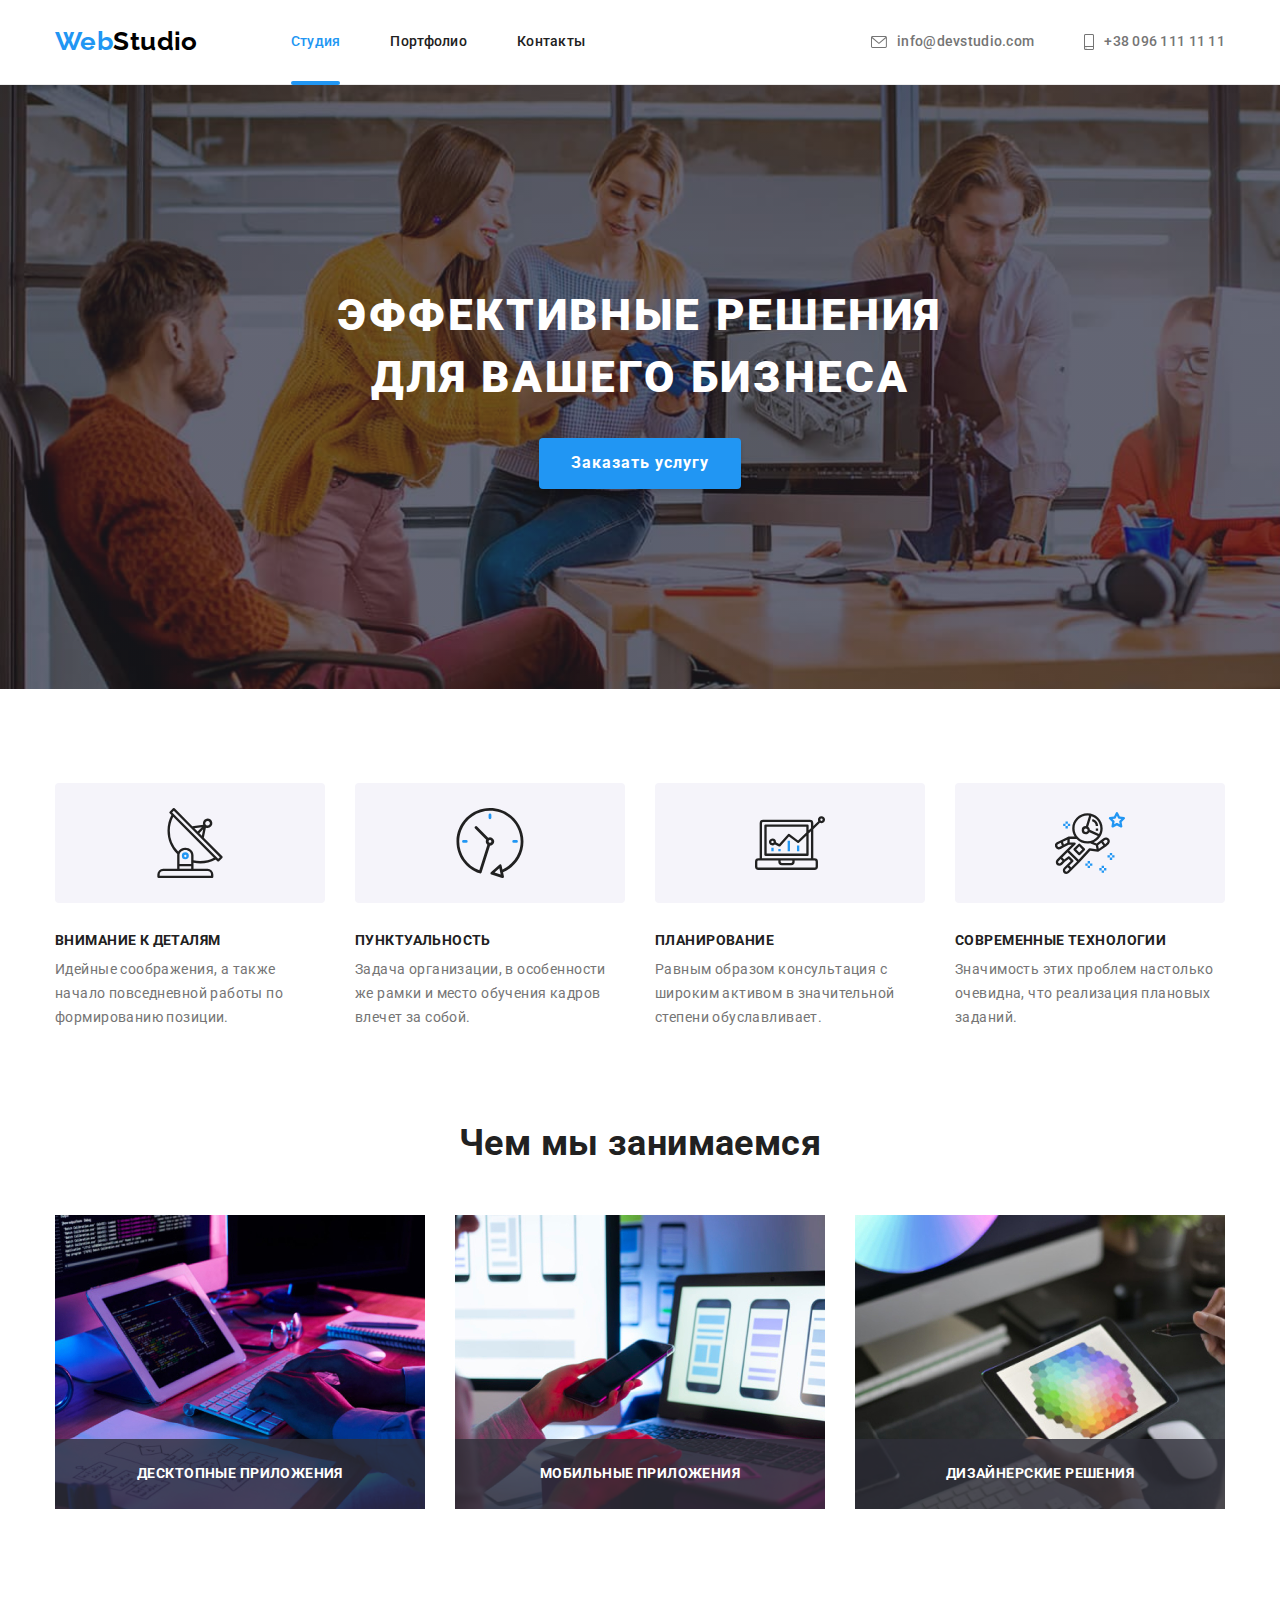
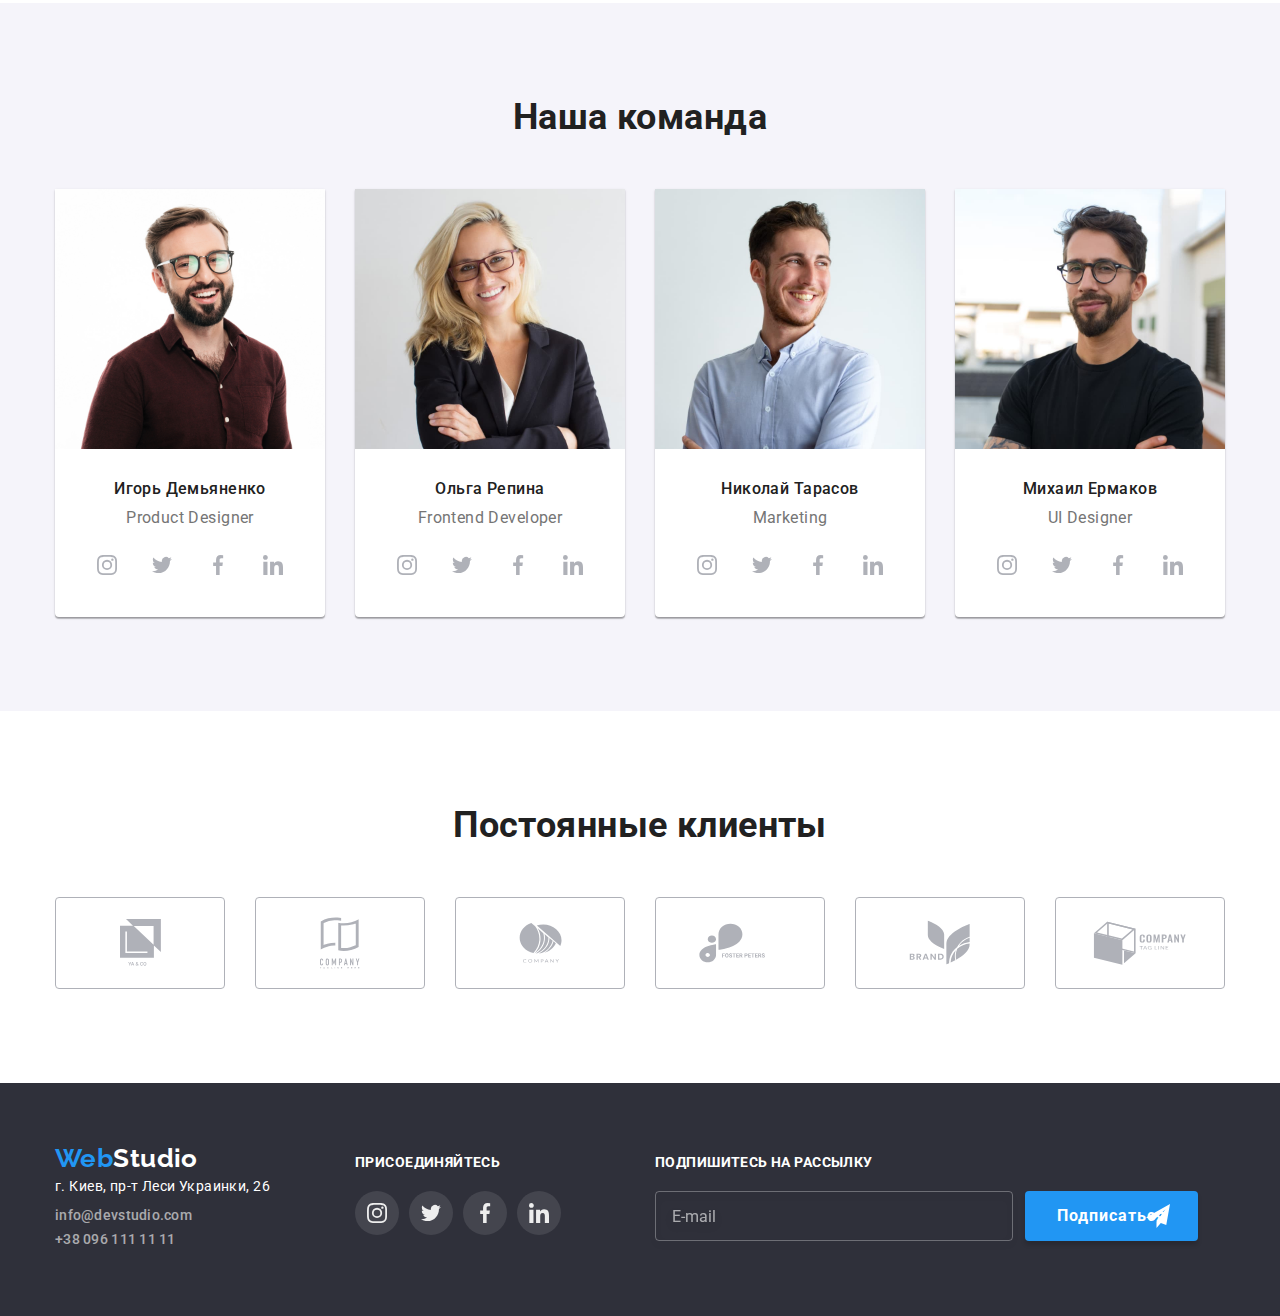
==== index.html @ 54d352a2 "1" ====
<!DOCTYPE html>
<html lang="en">

<head>
    <meta charset="UTF-8">
    <meta http-equiv="X-UA-Compatible" content="IE=edge">
    <meta name="viewport" content="width=device-width, initial-scale=1.0">
    <title>Студия</title>
    <link rel="preconnect" href="https://fonts.googleapis.com">
    <link rel="preconnect" href="https://fonts.gstatic.com" crossorigin>
    <link href="https://fonts.googleapis.com/css2?family=Raleway:wght@700&family=Roboto:wght@400;500;700;900&display=swap"
        rel="stylesheet">
        <link rel="stylesheet" href="./css/normalize.css">
    <link rel="stylesheet" href="./css/styles.css">
    <link rel="stylesheet" href="./css/main.min.css">
</head>

<body>
    <header class="header">
            <div class="container header-nav">
                    <nav class="site-nav">
                        <a href="./index.html" class="logo"><span class="logo__accent">Web</span>Studio</a>
                        <ul class="site-nav__list list">
                            <li class="site-nav__item"><a href="" class="site-nav__link header-link link current">Студия</a></li>
                            <li class="site-nav__item"><a href="./portfolio.html" class="site-nav__link header-link link">Портфолио</a></li>
                            <li class="site-nav__item"><a href="" class="site-nav__link header-link link">Контакты</a></li>
                        </ul>
                    </nav>
                        <ul class="site-nav-contacts list">
                            <li class="site-nav-contacts__item">
                                <a href="mailto:info@devstudio.com" class="mail header__mail link">
                                    <svg class="envelope-icon" width="16" height="12">
                                        <use href="./images/icons.svg#icon-envelope"></use>
                                    </svg>
                                    <span>info@devstudio.com</span>
                                </a>
                            </li>
                            <li class="site-nav-contacts__item">
                                <a href="tel:+380961111111" class="tel header__tel link">
                                    <svg class="smartphone-icon" width="10" height="20">
                                        <use href="./images/icons.svg#icon-smartphone"></use>
                                    </svg>
                                    <span>+38 096 111 11 11</span>
                                </a>
                            </li>
                        </ul>  
            </div>
    </header>

    <main>
            <section class="hero">
                <div class="hero-section">
                    <h1 class="hero__title">Эффективные решения для вашего бизнеса</h1>
            
                    <button type="button" class="hero__button button button_primary" data-modal-open>Заказать услугу</button>
                </div>
            </section>
            <section class="feature feature_section">
               <div class="container">
                    <h2 class="feature__title title visually-hidden">Особенности</h2>
                    <ul class="feature__list list">
                        <li class="feature__item">
                            <div class="feature__item-block">
                                <svg class="feature__element" width="70" height="70">
                                    <use href="./images/icons.svg#icon-antenna"></use>
                                </svg>
                            </div>
                            <h3 class="feature__list-title">Внимание к деталям</h3>
                            <p class="feature__list-text">Идейные соображения, а также начало повседневной работы по формированию позиции.</p>
                        </li>
                        <li class="feature__item">
                            <div class="feature__item-block">
                                <svg class="feature__element" width="70" height="70">
                                    <use href="./images/icons.svg#icon-clock"></use>
                                </svg>
                            </div>
                            <h3 class="feature__list-title">Пунктуальность</h3>
                            <p class="feature__list-text">Задача организации, в особенности же рамки и место обучения кадров влечет за собой.</p>
                        </li>
                        <li class="feature__item">
                            <div class="feature__item-block">
                                <svg class="feature__element" width="70" height="70">
                                    <use href="./images/icons.svg#icon-diagram"></use>
                                </svg>
                            </div>
                            <h3 class="feature__list-title">Планирование</h3>
                            <p class="feature__list-text">Равным образом консультация с широким активом в значительной степени обуславливает.</p>
                        </li>
                        <li class="feature__item">
                            <div class="feature__item-block">
                                <svg class="feature__element" width="70" height="70">
                                    <use href="./images/icons.svg#icon-astronaut"></use>
                                </svg>
                            </div>
                            <h3 class="feature__list-title">Современные технологии</h3>
                            <p class="feature__list-text">Значимость этих проблем настолько очевидна, что реализация плановых заданий.</p>
                        </li>
                    </ul>
               </div>
            </section>
        
            <section class="work work_section">
                <div class="container">
                    <h2 class="work__title title">Чем мы занимаемся</h2>
                    <ul class="work__list list">
                        <li class="work__item">
                            <div class="work__item-card">
                                <img class="work__image" src="./images/img1.jpg" width="370" height="294" alt="Работа на компьютере">
                                <div class="work__block">
                                    <p class="work__text">Десктопные приложения</p>
                                </div>
                            </div>
                        </li>
                        <li class="work__item">
                            <div class="work__item-card">
                                <img class="work__image" src="./images/img2.jpg" width="370" height="294" alt="Работа с телефоном">
                                <div class="work__block">
                                    <p class="work__text">Мобильные приложения</p>
                                </div>
                            </div>
                        </li>
                        <li class="work__item">
                            <div class="work__item-card">
                                <img class="work__image" src="./images/img3.jpg" width="370" height="294" alt="Работа с планшетом">
                                <div class="work__block">
                                    <p class="work__text">Дизайнерские решения</p>
                                </div>
                            </div>
                        </li>
                    </ul>
                </div>
            </section>      
            <section class="team section">
                <div class="container">
                    <h2 class="team__title title">Наша команда</h2>
                    <ul class="team__list list">
                        <li class="team__item">
                            <img src="./images/img_person1.jpg" width="270" height="260" alt="Игорь Демьяненко">
                            <div class="card">
                                <h3 class="card__title">Игорь Демьяненко</h3>
                                <p class="card__text">Product Designer</p>
                                <ul class="social-links">
                                    <li class="social-links__item list">
                                        <a href="" class="social-links__link">
                                            <svg class="social-links__icon" width="20" height="20">
                                                <use href="./images/icons.svg#icon-instagram"></use>
                                            </svg>
                                        </a>
                                    </li>
                                    <li class="social-links__item list">
                                        <a href="" class="social-links__link">
                                            <svg class="social-links__icon" width="20" height="20">
                                                <use href="./images/icons.svg#icon-twitter"></use>
                                            </svg>
                                        </a>
                                    </li>
                                    <li class="social-links__item list">
                                        <a href="" class="social-links__link">
                                            <svg class="social-links__icon" width="20" height="20">
                                                <use href="./images/icons.svg#icon-facebook"></use>
                                            </svg>
                                        </a>
                                    </li>
                                    <li class="social-links__item list">
                                        <a href="" class="social-links__link">
                                            <svg class="social-links__icon" width="20" height="20">
                                                <use href="./images/icons.svg#icon-linkedin"></use>
                                            </svg>
                                        </a>
                                    </li>
                                </ul>
                            </div>
                        </li>
                        <li class="team__item">
                            <img src="./images/img_person2.jpg" width="270" height="260" alt="Ольга Репина">
                            <div class="card">
                                <h3 class="card__title">Ольга Репина</h3>
                                <p class="card__text">Frontend Developer</p>
                                <ul class="social-links">
                                    <li class="social-links__item list">
                                        <a href="" class="social-links__link">
                                            <svg class="social-links__icon" width="20" height="20">
                                                <use href="./images/icons.svg#icon-instagram"></use>
                                            </svg>
                                        </a>
                                    </li>
                                    <li class="social-links__item list">
                                        <a href="" class="social-links__link">
                                            <svg class="social-links__icon" width="20" height="20">
                                                <use href="./images/icons.svg#icon-twitter"></use>
                                            </svg>
                                        </a>
                                    </li>
                                    <li class="social-links__item list">
                                        <a href="" class="social-links__link">
                                            <svg class="social-links__icon" width="20" height="20">
                                                <use href="./images/icons.svg#icon-facebook"></use>
                                            </svg>
                                        </a>
                                    </li>
                                    <li class="social-links__item list">
                                        <a href="" class="social-links__link">
                                            <svg class="social-links__icon" width="20" height="20">
                                                <use href="./images/icons.svg#icon-linkedin"></use>
                                            </svg>
                                        </a>
                                    </li>
                                </ul>
                            </div>
                        </li>
                        <li class="team__item">
                            <img src="./images/img_person3.jpg" width="270" height="260" alt="Николай Тарасов">
                            <div class="card">
                                <h3 class="card__title">Николай Тарасов</h3>
                                <p class="card__text">Marketing</p>
                                <ul class="social-links">
                                    <li class="social-links__item list">
                                        <a href="" class="social-links__link">
                                            <svg class="social-links__icon" width="20" height="20">
                                                <use href="./images/icons.svg#icon-instagram"></use>
                                            </svg>
                                        </a>
                                    </li>
                                    <li class="social-links__item list">
                                        <a href="" class="social-links__link">
                                            <svg class="social-links__icon" width="20" height="20">
                                                <use href="./images/icons.svg#icon-twitter"></use>
                                            </svg>
                                        </a>
                                    </li>
                                    <li class="social-links__item list">
                                        <a href="" class="social-links__link">
                                            <svg class="social-links__icon" width="20" height="20">
                                                <use href="./images/icons.svg#icon-facebook"></use>
                                            </svg>
                                        </a>
                                    </li>
                                    <li class="social-links__item list">
                                        <a href="" class="social-links__link">
                                            <svg class="social-links__icon" width="20" height="20">
                                                <use href="./images/icons.svg#icon-linkedin"></use>
                                            </svg>
                                        </a>
                                    </li>
                                </ul>
                            </div>
                        </li>
                        <li class="team__item"> 
                            <img src="./images/img_person4.jpg" width="270" height="260" alt="Михаил Ермаков">
                            <div class="card">
                                <h3 class="card__title">Михаил Ермаков</h3>
                                <p class="card__text">UI Designer</p>
                                <ul class="social-links">
                                    <li class="social-links__item list">
                                        <a href="" class="social-links__link">
                                            <svg class="social-links__icon" width="20" height="20">
                                                <use href="./images/icons.svg#icon-instagram"></use>
                                            </svg>
                                        </a>
                                    </li>
                                    <li class="social-links__item list">
                                        <a href="" class="social-links__link">
                                            <svg class="social-links__icon" width="20" height="20">
                                                <use href="./images/icons.svg#icon-twitter"></use>
                                            </svg>
                                        </a>
                                    </li>
                                    <li class="social-links__item list">
                                        <a href="" class="social-links__link">
                                            <svg class="social-links__icon" width="20" height="20">
                                                <use href="./images/icons.svg#icon-facebook"></use>
                                            </svg>
                                        </a>
                                    </li>
                                    <li class="social-links__item list">
                                        <a href="" class="social-links__link">
                                            <svg class="social-links__icon" width="20" height="20">
                                                <use href="./images/icons.svg#icon-linkedin"></use>
                                            </svg>
                                        </a>
                                    </li>
                                </ul>
                            </div>
                        </li>
                    </ul>
                </div>
                
            </section>
            
            <section class="clients section">
                <div class="container">
                    <h2 class="clients__title title">
                        Постоянные клиенты
                    </h2>
                   <div class="clients__block">
                        <ul class="clients__list list">
                            <li class="clients__item">
                                <a class="clients__link link" href="">
                                    <svg class="clients__icon" width="41" height="47">
                                        <use href="./images/icons.svg#icon-company1"></use>
                                    </svg>
                                </a>
                            </li>
                            <li class="clients__item">
                                <a class="clients__link link" href="">
                                    <svg class="clients__icon" width="40" height="52">
                                        <use href="./images/icons.svg#icon-company2"></use>
                                    </svg>
                                </a>
                            </li>
                            <li class="clients__item">
                                <a class="clients__link link" href="">
                                    <svg class="clients__icon" width="43" height="41">
                                        <use href="./images/icons.svg#icon-company3"></use>
                                    </svg>
                                </a>
                            </li>
                            <li class="clients__item">
                                <a class="clients__link link" href="">
                                    <svg class="clients__icon" width="84" height="40">
                                        <use href="./images/icons.svg#icon-company4"></use>
                                    </svg>
                                </a>
                            </li>
                            <li class="clients__item">
                                <a class="clients__link link" href="">
                                    <svg class="clients__icon" width="62" height="45">
                                        <use href="./images/icons.svg#icon-company5"></use>
                                    </svg>
                                </a>
                            </li>
                            <li class="clients__item">
                                <a class="clients__link link" href="">
                                    <svg class="clients__icon" width="94" height="44">
                                        <use href="./images/icons.svg#icon-company6"></use>
                                    </svg>
                                </a>
                            </li>
                        </ul>
                   </div>
                </div>
            </section>
    </main>

    <footer class="footer ">
        <div class="container foot-container footer-flex">

            <div class="footer-address">

         <div class="footer-contacts">
             <ul class="footer-contacts-list list">
         <li class="footer-contacts-item">
              <a lang="en" href="./index.html" class=" footer__logo"><span class="logo__accent">Web</span>Studio</a>
         </li>
         <li class="footer-contacts-item">
        <address class="address">
            <p>г. Киев, пр-т Леси Украинки, 26</p>
            <a href="mailto:info@devstudio.com" class="mail mail-footer">info@devstudio.com</a>
            <a href="tel:+380961111111" class="tel tel-footer">+38 096 111 11 11</a>
        </address>
            </li>
        </ul>
        </div>

        <div class="social-links-footer">
         <p class="social-links-footer-title">Присоединяйтесь</p>
                <ul class="social-links social-links-group">
                    <li class="social-link-group-item list">
                        <a href="" class="social-links__link social-link-item social-link-item-footer">
                            <svg class="social-link social-link-footer" width="20" height="20">
                                <use href="./img/icons.svg#icon-instagram"></use>
                            </svg>
                        </a>
                    </li>
                    <li class="social-link-group-item list">
                        <a href="" class=" social-links__link social-link-item social-link-item-footer">
                            <svg class=" social-link social-link-footer" width="20" height="20">
                                <use href="./images/icons.svg#icon-twitter"></use>
                            </svg>
                        </a>
                    </li>
                    <li class="social-link-group-item list">
                        <a href="" class=" social-links__link social-link-item social-link-item-footer">
                            <svg class="social-link social-link-footer" width="20" height="20">
                                <use href="./images/icons.svg#icon-facebook"></use>
                            </svg>
                        </a>
                    </li>
                    <li class="social-link-group-item list">
                        <a href="" class="social-links__link social-link-item social-link-item-footer">
                            <svg class="social-link social-link-footer" width="20" height="20">
                                <use href="./images/icons.svg#icon-linkedin"></use>
                            </svg>
                        </a>
                    </li>
               </ul>
          </div>
          </div>

    <div class="footer-contacts-form">
        <p class="footer-contacts-form-title">Подпишитесь на рассылку</p>
        <form class="footer-contacts-form-field">
            <input class="footer-contacts-form-input" type="email" name="user-email" placeholder="E-mail">
            <div class="footer-contacts-button">
                <button type="submit" class="button footer-contacts-form__button button_primary">Подписаться
                <svg class="footer-button-icon" width="24" height="24">
                    <use href="./images/icons.svg#icon-icon-send"></use>
                </svg>
            </button>
        </div>
        </form>
    </div>
        </div>
    </footer>
    
    <div class="backdrop is-hidden" data-modal>
        <div class="modal">
            <button type="button" class="close-button" data-modal-close>
                <svg class="close-btn" width="11" height="11">
                    <use href="./images/icons.svg#icon-close-btn"></use>
                </svg>
            </button>
            <p class="modal-form-head-title">Оставьте свои данные, мы вам перезвоним</p>
            <form class="modal-form">
                <label class="modal-form__field">Имя
                    <span class="modal-form__input-wraper">
                        <input type="text" name="user-name" class="modal-form__input" required>
                        <svg class="modal-form__icon" width="12" height="12">
                            <use href="./images/icons.svg#icon-form-person"></use>
                        </svg>
                    </span>
                </label>
                <label class="modal-form__field">Телефон
                    <span class="modal-form__input-wraper">
                        <input type="tel" name="user-tel" class="modal-form__input" required>
                        <svg class="modal-form__icon" width="13" height="13">
                            <use href="./images/icons.svg#icon-form-phone"></use>
                        </svg>
                    </span>
                </label>
                <label class="modal-form__field">Почта
                    <span class="modal-form__input-wraper">
                        <input type="email" name="user-email" class="modal-form__input" required>
                        <svg class="modal-form__icon" width="15" height="12">
                            <use href="./images/icons.svg#icon-form-envelope"></use>
                        </svg>
                    </span>
                </label>
                <label class="modal-form__field">Комментарий
                    <textarea name="user-comment" id="" class="modal-form__comment" placeholder="Введите текст"></textarea>
                </label>
                <div class="modal-form__checkbox">
                    <input type="checkbox" name="user-checkbox" id="modal-policy" class="modal-form__checkbox-icon visually-hidden">
                    <label class="modal-form__policy" for="modal-policy">
                        Соглашаюсь с рассылкой и принимаю&nbsp;<a class="modal-form__policy-link" href="">Условия договора</a>
                    </label>
                </div>
                <button type="submit" class="button modal-form__button button_primary">Отправить</button>
            </form>
        </div>
    </div>

    <script src="./js/modal.js"></script>

</body>

</html>
---- css/styles.css ----
/* цвет основного текста - #757575 */
/* Вторичный цвет текста - #212121 */
/* основной цвет фона - #FFFFFF */
/* вторичный цвет фона - #F5F4FA */
/* цвет фона footer - #2F303A */
/* акцент - #2196F3 */

/* common */

/* components */

/* Logo */

/* header */

/* Site-nav */

/* site-nav-contacts */

/* hero */

/* features */

/* work */

/* team */

/* social links */

/* clients */

/* button */

/* footer */

/* address */

/* social links footer */

/* footer contacts form */

/* modal */

/* modal-form */

/* portfolio page */

/* filter */

/* portfolio section*/
---- css/main.min.css ----
:root{--logo-color: #000000;--primary-text-color: #757575;--secondary-text-color: #212121;--main-bg-color: #ffffff;--secondary-bg-color: #f5f4fa;--footer-bg-color: #2f303a;--accent-color: #2196f3;--btn-primary-hover: #188ce8;--portfolio-border: #eeeeee;--header-border: #ececec;--bg-image-color: #c4c4c4;--social-link-item-color: #afb1b8}.visually-hidden{position:absolute !important;clip:rect(1px 1px 1px 1px);clip:rect(1px, 1px, 1px, 1px);padding:0 !important;border:0 !important;height:1px !important;width:1px !important;overflow:hidden}body{background-color:var(--main-bg-color);color:var(--primary-text-color);font-family:'Roboto', sans-serif;font-size:14px;line-height:1.7;letter-spacing:0.03em}h1,h2,h3,h4,h5,h6,p,ul,ol{padding:0;margin:0}img{display:block;width:100%}.link{text-decoration:none}.list{list-style:none}.container{margin-left:auto;margin-right:auto;width:1200px;padding-left:15px;padding-right:15px}.section{padding-top:94px;padding-bottom:94px}.social-links{display:flex;justify-content:space-between}.social-links__link{border-radius:50%;height:44px;width:44px;display:flex;justify-content:center;align-items:center;fill:var(--social-link-item-color);transition:background-color 250ms cubic-bezier(0.4, 0, 0.2, 1),fill 250ms cubic-bezier(0.4, 0, 0.2, 1)}.social-links__link:hover,.social-links__link:focus{background-color:var(--accent-color);fill:#ffffff}.button{border-radius:4px;display:inline-block;padding:10px 32px;font-weight:700;font-size:16px;line-height:1.9;text-align:center;letter-spacing:0.06em;cursor:pointer;color:var(--main-bg-color);text-decoration:none;border-style:none}.button_primary{box-shadow:0px 4px 4px rgba(0,0,0,0.15);color:var(--main-bg-color);background-color:var(--accent-color);transition:background-color 250ms cubic-bezier(0.4, 0, 0.2, 1),color 250ms cubic-bezier(0.4, 0, 0.2, 1)}.button_primary:hover,.button_primary:focus{color:var(--main-bg-color);background-color:var(--btn-primary-hover)}.button__secondary{padding:6px 22px;font-weight:500;font-size:16px;line-height:1.6;text-align:center;border:1px solid transparent;color:var(--secondary-text-color);background-color:var(--secondary-bg-color);transition:background-color 250ms cubic-bezier(0.4, 0, 0.2, 1),box-shadow 250ms cubic-bezier(0.4, 0, 0.2, 1),color 250ms cubic-bezier(0.4, 0, 0.2, 1)}.button__secondary:hover,.button__secondary:focus{box-shadow:0px 4px 4px rgba(0,0,0,0.15);color:var(--main-bg-color);background-color:var(--accent-color)}.backdrop{position:fixed;top:0;left:0;right:0;bottom:0;z-index:100;background-color:rgba(0,0,0,0.2);transition:opacity 250ms cubic-bezier(0.4, 0, 0.2, 1),visibility 250ms cubic-bezier(0.4, 0, 0.2, 1)}.backdrop.is-hidden{opacity:0;visibility:hidden;pointer-events:none}.modal{position:absolute;top:50%;left:50%;transform:translate(-50%, -50%);max-width:528px;max-height:581px;padding:40px;background-color:var(--main-bg-color);box-shadow:0px 1px 3px rgba(0,0,0,0.12),0px 1px 1px rgba(0,0,0,0.14),0px 2px 1px rgba(0,0,0,0.2);border-radius:4px}.close-button{position:absolute;top:8px;right:8px;width:30px;height:30px;background:var(--main-bg-color);border-radius:50%;border:1px solid rgba(0,0,0,0.1);background-color:transparent;padding:0;cursor:pointer;transition:border-color 250ms cubic-bezier(0.4, 0, 0.2, 1),fill 250ms cubic-bezier(0.4, 0, 0.2, 1)}.close-button:hover,.close-button:focus{border-color:var(--accent-color)}.close-button:hover>.close-btn,.close-button:focus>.close-btn{fill:var(--accent-color)}.modal-form{display:flex;flex-direction:column}.modal-form-head-title{margin-bottom:12px;font-weight:700;font-size:20px;line-height:1.15;text-align:center;letter-spacing:0.03em;color:var(--secondary-text-color)}.modal-form__field{margin-bottom:10px;font-size:12px;line-height:1.16;letter-spacing:0.01em;color:var(--primary-text-color)}.modal-form__input-wraper{position:relative;display:block;margin-top:4px}.modal-form__input{width:448px;height:40px;padding-left:42px;font-size:12px;line-height:1.16;letter-spacing:0.01em;color:var(--primary-text-color);border:1px solid rgba(33,33,33,0.2);border-radius:4px;transition:border-color 250ms cubic-bezier(0.4, 0, 0.2, 1),fill 250ms cubic-bezier(0.4, 0, 0.2, 1)}.modal-form__input:focus{border-color:var(--accent-color);outline:none}.modal-form__icon{position:absolute;display:block;top:50%;left:15px;transform:translateY(-50%)}.modal-form__input:focus+.modal-form__icon{fill:var(--accent-color)}.modal-form__comment{width:100%;height:120px;padding:12px 16px;border:1px solid rgba(33,33,33,0.2);border-radius:4px;resize:none;transition:border-color 250ms cubic-bezier(0.4, 0, 0.2, 1)}.modal-form__comment:focus{border-color:var(--accent-color);outline:none}.modal-form__comment::placeholder{font-size:14px;line-height:1.14;letter-spacing:0.01em;color:rgba(117,117,117,0.5)}.modal-form__policy{display:flex;align-items:center;margin-bottom:30px;line-height:1.71;letter-spacing:0.03em;color:var(--primary-text-color)}.modal-form__policy::before{content:'';display:block;width:16px;height:15px;border-radius:2px;background-color:transparent;border:2px solid var(--secondary-text-color);cursor:pointer;margin-right:7px}.modal-form__checkbox-icon:checked+.modal-form__policy::before{background-image:url(../images/icon-check.svg);background-repeat:no-repeat;background-position:center;background-color:var(--accent-color)}.modal-form__checkbox{position:relative}.modal-form__checkbox-icon{position:absolute;top:0;left:0}.modal-form__button{align-self:center;padding:10px 55px}.modal-form__policy-link{color:var(--accent-color)}.logo{font-family:'Raleway', sans-serif;font-weight:700;font-size:26px;line-height:1.2;color:var(--logo-color);text-decoration:none;margin-right:93px}.logo__accent{color:var(--accent-color)}.footer__logo{font-family:'Raleway', sans-serif;font-weight:700;font-size:26px;line-height:1.2;text-decoration:none;color:var(--main-bg-color);margin-bottom:20px}.header{border-bottom:1px solid var(--header-border)}.header-nav{align-items:center;display:flex}.header-link{position:relative;display:inline-block}.header-link:hover::after,.header-link:focus::after{display:block;content:'';position:absolute;left:0;bottom:-3px;width:100%;height:4px;border-radius:2px;background-color:var(--accent-color)}.site-nav{display:flex;align-items:center;margin-right:auto}.site-nav__list{display:flex}.site-nav__link{padding-top:32px;padding-bottom:32px;font-weight:500;line-height:1.1;letter-spacing:0.02em;text-decoration:none;color:var(--secondary-text-color);transition:color 250ms cubic-bezier(0.4, 0, 0.2, 1)}.site-nav__link:hover,.site-nav__link:focus{color:var(--accent-color);cursor:pointer}.site-nav__item:not(:last-child){margin-right:50px}.current{color:var(--accent-color);position:relative}.current::after{display:block;content:'';position:absolute;left:0;bottom:-3px;width:100%;height:4px;border-radius:2px;background-color:var(--accent-color)}.site-nav-contacts{display:flex;align-items:center}.envelope-icon,.smartphone-icon{margin-right:10px;fill:currentColor}.mail{margin-right:50px;display:flex;align-items:center;font-weight:500;line-height:1.1;letter-spacing:0.02em;text-decoration:none;color:var(--primary-text-color);transition:color 250ms cubic-bezier(0.4, 0, 0.2, 1)}.mail:hover,.mail:focus{color:var(--accent-color);cursor:pointer;fill:var(--accent-color)}.tel{display:flex;align-items:center;font-weight:500;line-height:1.1;letter-spacing:0.02em;text-decoration:none;color:var(--primary-text-color);transition:color 250ms cubic-bezier(0.4, 0, 0.2, 1)}.tel:hover,.tel:focus{color:var(--accent-color);cursor:pointer;fill:var(--accent-color)}.header__mail,.header__tel{padding-top:32px;padding-bottom:32px}.hero{background-image:linear-gradient(to right, rgba(47,48,58,0.4), rgba(47,48,58,0.4)),url(../images/background-image.jpg);background-size:cover;background-color:var(--bg-image-color);max-width:1600px;padding-top:200px;padding-bottom:200px;text-align:center}.hero-section{max-width:700px;margin:0 auto}.hero__title{font-weight:900;font-size:44px;line-height:1.4;text-align:center;letter-spacing:0.06em;text-transform:uppercase;color:var(--main-bg-color)}.hero__button{margin-top:30px}.title{font-weight:700;font-size:36px;line-height:1.16;text-align:center;color:var(--secondary-text-color)}.feature_section{padding-top:94px;padding-bottom:47px}.feature__list-title{font-weight:700;line-height:1.1;font-size:14px;text-transform:uppercase;color:var(--secondary-text-color)}.feature__list{display:flex;margin-right:-30px;margin-bottom:-30px}.feature__item{flex-basis:calc((100% - 120px) / 4);margin-right:30px;margin-bottom:30px}.feature__list-text{margin-top:10px}.feature__item-block{background-color:#f5f4fa;border-radius:4px;margin-bottom:30px;display:flex;justify-content:center;align-items:center;height:120px}.work__list{display:flex;margin-right:-30px;margin-bottom:-30px}.title{font-weight:700;font-size:36px;line-height:1.16;text-align:center;color:var(--secondary-text-color)}.work__item{flex-basis:calc((100% - 90px) / 3);margin-right:30px;margin-bottom:30px;margin-top:50px}.work_section{padding-top:47px;padding-bottom:94px}.work__item-card{position:relative}.work__block{position:absolute;bottom:0;right:0;width:370px;height:70px;background-color:rgba(47,48,58,0.8)}.work__text{padding-top:27px;padding-bottom:27px;font-weight:700;line-height:1.14;text-align:center;letter-spacing:0.03em;text-transform:uppercase;color:var(--main-bg-color)}.team{background-color:var(--secondary-bg-color)}.team__list{display:flex;margin-right:-30px;margin-bottom:-30px}.title{font-weight:700;font-size:36px;line-height:1.16;text-align:center;color:var(--secondary-text-color)}.team__title{margin-bottom:50px}.team__item{background-color:var(--main-bg-color);box-shadow:0px 1px 3px rgba(0,0,0,0.12),0px 1px 1px rgba(0,0,0,0.14),0px 2px 1px rgba(0,0,0,0.2);border-radius:0px 0px 4px 4px;flex-basis:calc((100% - 120px) / 4);text-align:center;margin-right:30px;margin-bottom:30px}.card{padding:30px}.card__title{font-weight:500;font-size:16px;line-height:1.2;text-align:center;color:var(--secondary-text-color);margin-bottom:10px}.card__text{font-size:16px;line-height:1.2;text-align:center;margin-bottom:16px}.clients__title{margin-bottom:50px}.title{font-weight:700;font-size:36px;line-height:1.16;text-align:center;color:var(--secondary-text-color)}.clients__list{display:flex;justify-content:space-between}.clients__item{display:flex}.clients__link{display:flex;justify-content:center;align-items:center;width:170px;height:92px;border:1px solid var(--social-link-item-color);border-radius:4px;fill:var(--social-link-item-color);transition:border 250ms cubic-bezier(0.4, 0, 0.2, 1),fill 250ms cubic-bezier(0.4, 0, 0.2, 1)}.clients__link:hover,.clients__link:focus{border:1px solid var(--accent-color);fill:var(--accent-color)}.footer{background-color:var(--footer-bg-color);padding-bottom:60px;padding-top:60px}.footer-contacts{display:flex;flex-basis:calc((100% - 30px) / 2)}.address{font-style:normal;color:var(--main-bg-color);display:flex;flex-direction:column}.address p{margin-bottom:9px}.address .mail{margin-bottom:9px;color:rgba(255,255,255,0.6);transition:background-color 250ms cubic-bezier(0.4, 0, 0.2, 1),color 250ms cubic-bezier(0.4, 0, 0.2, 1)}.address .tel{margin-bottom:9px;color:rgba(255,255,255,0.6);transition:background-color 250ms cubic-bezier(0.4, 0, 0.2, 1),color 250ms cubic-bezier(0.4, 0, 0.2, 1)}.address .tel:hover,.address .mail:hover,.address .tel:focus,.address .mail:focus{color:#2196f3;cursor:pointer}.footer-contacts-link{line-height:1.7;color:rgba(255,255,255,0.6);text-decoration:none;text-align:left;transition:background-color 250ms cubic-bezier(0.4, 0, 0.2, 1),color 250ms cubic-bezier(0.4, 0, 0.2, 1)}.footer-contacts-link:hover,.footer-contacts-link:focus{color:#2196f3;cursor:pointer}.social-links-footer{flex-basis:calc((100% - 30px) / 2);display:flex;flex-wrap:wrap}.social-links-footer-title{font-weight:700;font-size:14px;line-height:1.14;text-transform:uppercase;color:#ffffff;margin-bottom:20px}.footer-flex{display:flex;justify-content:space-between;align-items:baseline}.footer-address{flex-basis:calc((100% - 30px) / 2);display:flex;justify-content:space-between;align-items:baseline}.social-link-group-item:not(:last-child){margin-right:10px}.social-link-item-footer{background-color:rgba(255,255,255,0.1);fill:#eeeeee}.footer-contacts-button{position:relative;display:inline-block}.footer-button{padding-left:29px;padding-right:62px}.footer-contacts-form{flex-basis:calc((100% - 30px) / 2)}.footer-contacts-form-title{font-weight:700;font-size:14px;line-height:1.14;text-transform:uppercase;color:#ffffff;margin-bottom:20px}.footer-contacts-form-field{display:flex;align-items:center}.footer-contacts-form-input{width:358px;height:50px;padding-left:16px;padding-top:15px;padding-bottom:15px;margin-right:12px;border:1px solid rgba(255,255,255,0.3);filter:drop-shadow(0px 4px 4px rgba(0,0,0,0.15));border-radius:4px;background-color:transparent;color:rgba(255,255,255,0.6);font-size:16px;line-height:1.25}.footer-contacts-form-input::placeholder{color:rgba(255,255,255,0.6)}.footer-contacts-button{position:relative;display:inline-block}.footer-button-icon{position:absolute;bottom:50%;right:28px;transform:translateY(50%)}.button.footer-button{display:inline-flex;align-items:center;padding:10px 28px;margin-top:0;background-color:#188ce8}.filter__title{font-weight:700;font-size:36px;line-height:1.16;text-align:center;color:var(--secondary-text-color)}.filter__list{display:flex;justify-content:center;margin-bottom:56px}.filter__item:not(:last-child){margin-right:8px}.portfolio__title{font-weight:700;font-size:18px;line-height:2;letter-spacing:0.06em;margin-bottom:4px;color:var(--secondary-text-color)}.portfolio{display:flex;flex-wrap:wrap;margin-right:-30px;margin-bottom:-30px}.portfolio__item{background-color:var(--main-bg-color);flex-basis:calc((100% - 90px) / 3);margin-right:30px;margin-bottom:30px;transition:box-shadow 250ms cubic-bezier(0.4, 0, 0.2, 1)}.portfolio__item:hover,.portfolio__item:focus{box-shadow:0px 1px 1px rgba(0,0,0,0.12),0px 4px 4px rgba(0,0,0,0.06),1px 4px 6px rgba(0,0,0,0.16)}.portfolio__content{padding:20px 24px;border:1px solid var(--portfolio-border);border-top:none}.portfolio__text{font-size:16px;line-height:1.9}.portfolio__image{position:relative;overflow:hidden}.portfolio__image-text{position:absolute;top:0;left:0;padding:63px 24px;width:100%;height:100%;background-color:rgba(33,150,243,0.9);font-size:18px;line-height:1.55;letter-spacing:0.03em;color:var(--main-bg-color);transform:translateY(100%);transition:transform 250ms cubic-bezier(0.4, 0, 0.2, 1)}.portfolio__link:hover .portfolio__image-text,.portfolio__link:focus .portfolio__image-text{transform:translateY(0)}.portfolio__link{color:var(--primary-text-color)}
/*# sourceMappingURL=main.min.css.map */
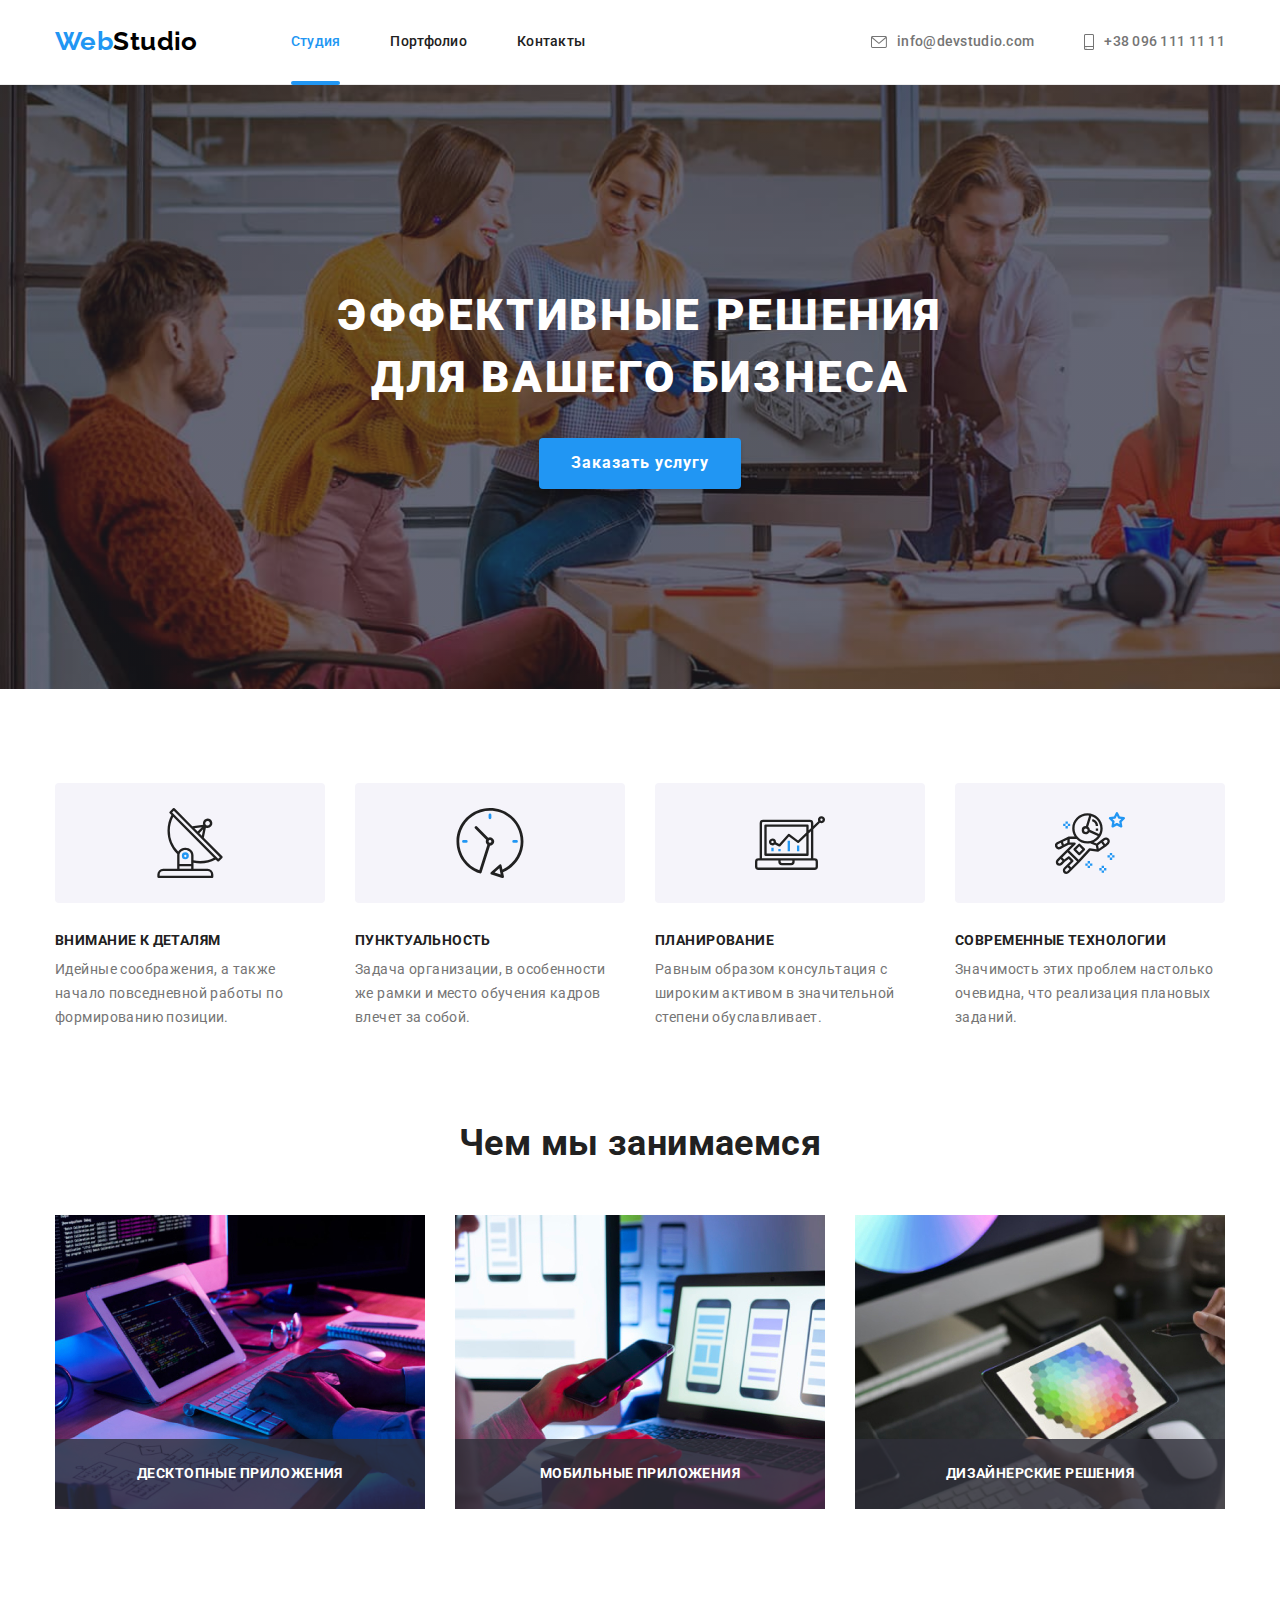
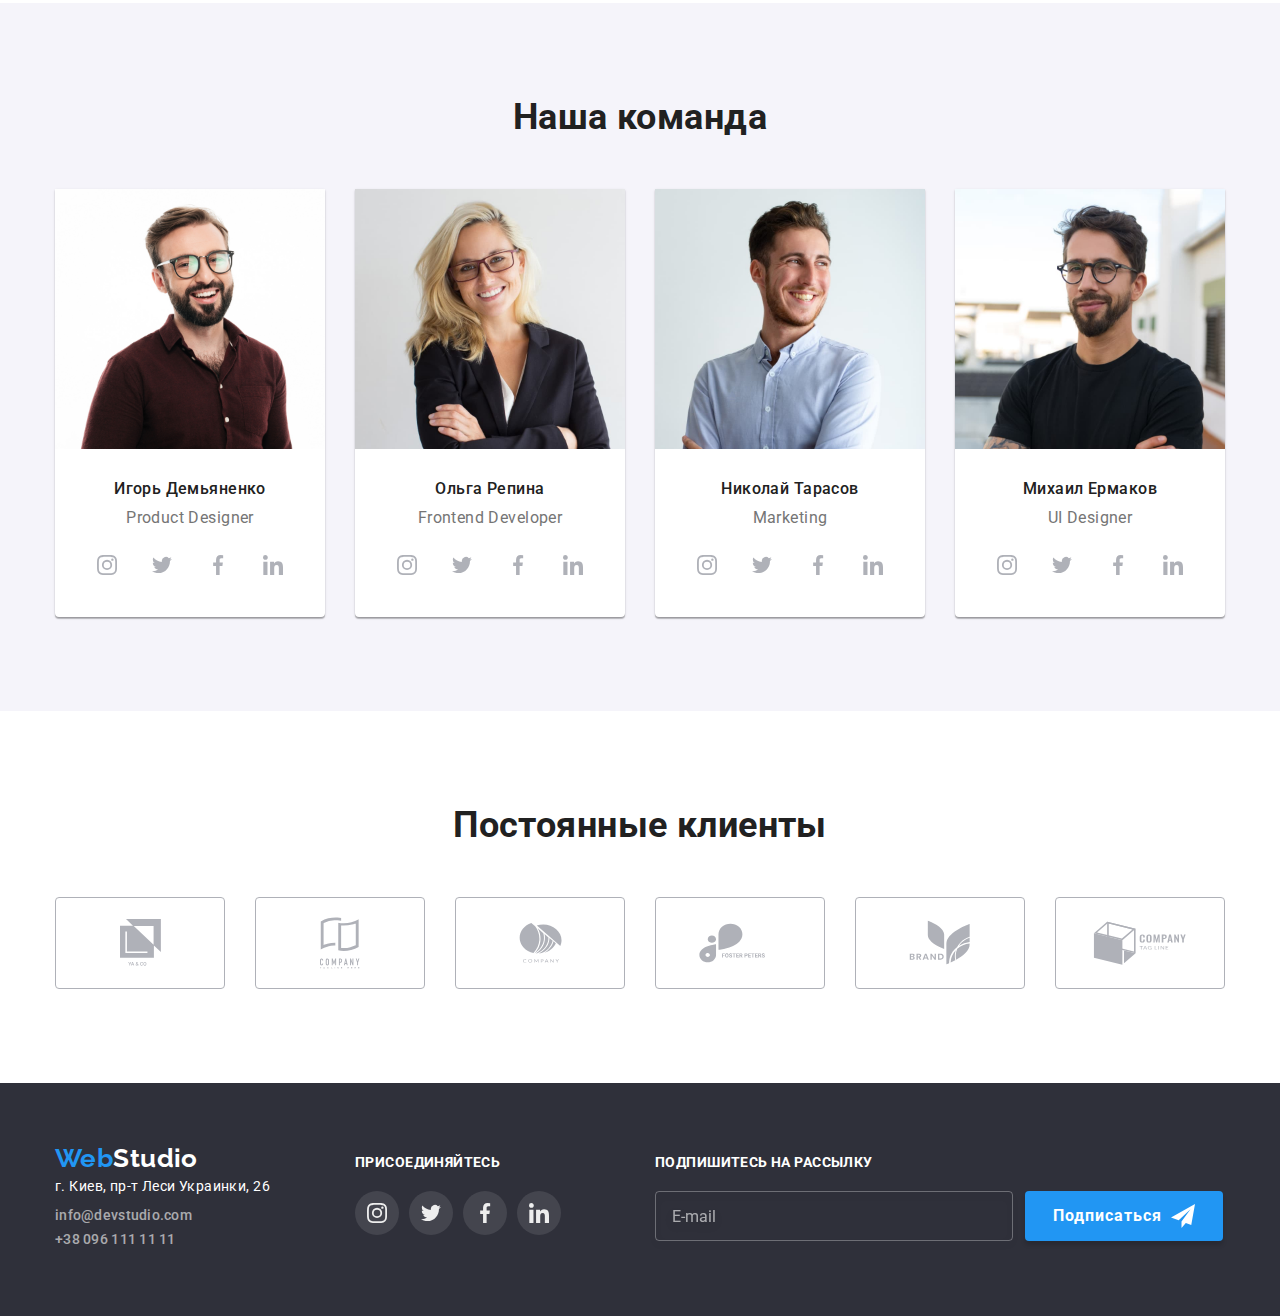
==== commit 70676a23: "1" ====
--- a/index.html
+++ b/index.html
@@ -400,14 +400,14 @@
     <div class="footer-contacts-form">
         <p class="footer-contacts-form-title">Подпишитесь на рассылку</p>
         <form class="footer-contacts-form-field">
-            <input class="footer-contacts-form-input" type="email" name="user-email" placeholder="E-mail">
-            <div class="footer-contacts-button">
+            <input class="footer-contacts-form__input" type="email" name="user-email" placeholder="E-mail">
+            
                 <button type="submit" class="button footer-contacts-form__button button_primary">Подписаться
-                <svg class="footer-button-icon" width="24" height="24">
+                <svg class="footer-button__icon" width="24" height="24">
                     <use href="./images/icons.svg#icon-icon-send"></use>
                 </svg>
             </button>
-        </div>
+         
         </form>
     </div>
         </div>
--- a/css/main.min.css
+++ b/css/main.min.css
@@ -1,2 +1,2 @@
-:root{--logo-color: #000000;--primary-text-color: #757575;--secondary-text-color: #212121;--main-bg-color: #ffffff;--secondary-bg-color: #f5f4fa;--footer-bg-color: #2f303a;--accent-color: #2196f3;--btn-primary-hover: #188ce8;--portfolio-border: #eeeeee;--header-border: #ececec;--bg-image-color: #c4c4c4;--social-link-item-color: #afb1b8}.visually-hidden{position:absolute !important;clip:rect(1px 1px 1px 1px);clip:rect(1px, 1px, 1px, 1px);padding:0 !important;border:0 !important;height:1px !important;width:1px !important;overflow:hidden}body{background-color:var(--main-bg-color);color:var(--primary-text-color);font-family:'Roboto', sans-serif;font-size:14px;line-height:1.7;letter-spacing:0.03em}h1,h2,h3,h4,h5,h6,p,ul,ol{padding:0;margin:0}img{display:block;width:100%}.link{text-decoration:none}.list{list-style:none}.container{margin-left:auto;margin-right:auto;width:1200px;padding-left:15px;padding-right:15px}.section{padding-top:94px;padding-bottom:94px}.social-links{display:flex;justify-content:space-between}.social-links__link{border-radius:50%;height:44px;width:44px;display:flex;justify-content:center;align-items:center;fill:var(--social-link-item-color);transition:background-color 250ms cubic-bezier(0.4, 0, 0.2, 1),fill 250ms cubic-bezier(0.4, 0, 0.2, 1)}.social-links__link:hover,.social-links__link:focus{background-color:var(--accent-color);fill:#ffffff}.button{border-radius:4px;display:inline-block;padding:10px 32px;font-weight:700;font-size:16px;line-height:1.9;text-align:center;letter-spacing:0.06em;cursor:pointer;color:var(--main-bg-color);text-decoration:none;border-style:none}.button_primary{box-shadow:0px 4px 4px rgba(0,0,0,0.15);color:var(--main-bg-color);background-color:var(--accent-color);transition:background-color 250ms cubic-bezier(0.4, 0, 0.2, 1),color 250ms cubic-bezier(0.4, 0, 0.2, 1)}.button_primary:hover,.button_primary:focus{color:var(--main-bg-color);background-color:var(--btn-primary-hover)}.button__secondary{padding:6px 22px;font-weight:500;font-size:16px;line-height:1.6;text-align:center;border:1px solid transparent;color:var(--secondary-text-color);background-color:var(--secondary-bg-color);transition:background-color 250ms cubic-bezier(0.4, 0, 0.2, 1),box-shadow 250ms cubic-bezier(0.4, 0, 0.2, 1),color 250ms cubic-bezier(0.4, 0, 0.2, 1)}.button__secondary:hover,.button__secondary:focus{box-shadow:0px 4px 4px rgba(0,0,0,0.15);color:var(--main-bg-color);background-color:var(--accent-color)}.backdrop{position:fixed;top:0;left:0;right:0;bottom:0;z-index:100;background-color:rgba(0,0,0,0.2);transition:opacity 250ms cubic-bezier(0.4, 0, 0.2, 1),visibility 250ms cubic-bezier(0.4, 0, 0.2, 1)}.backdrop.is-hidden{opacity:0;visibility:hidden;pointer-events:none}.modal{position:absolute;top:50%;left:50%;transform:translate(-50%, -50%);max-width:528px;max-height:581px;padding:40px;background-color:var(--main-bg-color);box-shadow:0px 1px 3px rgba(0,0,0,0.12),0px 1px 1px rgba(0,0,0,0.14),0px 2px 1px rgba(0,0,0,0.2);border-radius:4px}.close-button{position:absolute;top:8px;right:8px;width:30px;height:30px;background:var(--main-bg-color);border-radius:50%;border:1px solid rgba(0,0,0,0.1);background-color:transparent;padding:0;cursor:pointer;transition:border-color 250ms cubic-bezier(0.4, 0, 0.2, 1),fill 250ms cubic-bezier(0.4, 0, 0.2, 1)}.close-button:hover,.close-button:focus{border-color:var(--accent-color)}.close-button:hover>.close-btn,.close-button:focus>.close-btn{fill:var(--accent-color)}.modal-form{display:flex;flex-direction:column}.modal-form-head-title{margin-bottom:12px;font-weight:700;font-size:20px;line-height:1.15;text-align:center;letter-spacing:0.03em;color:var(--secondary-text-color)}.modal-form__field{margin-bottom:10px;font-size:12px;line-height:1.16;letter-spacing:0.01em;color:var(--primary-text-color)}.modal-form__input-wraper{position:relative;display:block;margin-top:4px}.modal-form__input{width:448px;height:40px;padding-left:42px;font-size:12px;line-height:1.16;letter-spacing:0.01em;color:var(--primary-text-color);border:1px solid rgba(33,33,33,0.2);border-radius:4px;transition:border-color 250ms cubic-bezier(0.4, 0, 0.2, 1),fill 250ms cubic-bezier(0.4, 0, 0.2, 1)}.modal-form__input:focus{border-color:var(--accent-color);outline:none}.modal-form__icon{position:absolute;display:block;top:50%;left:15px;transform:translateY(-50%)}.modal-form__input:focus+.modal-form__icon{fill:var(--accent-color)}.modal-form__comment{width:100%;height:120px;padding:12px 16px;border:1px solid rgba(33,33,33,0.2);border-radius:4px;resize:none;transition:border-color 250ms cubic-bezier(0.4, 0, 0.2, 1)}.modal-form__comment:focus{border-color:var(--accent-color);outline:none}.modal-form__comment::placeholder{font-size:14px;line-height:1.14;letter-spacing:0.01em;color:rgba(117,117,117,0.5)}.modal-form__policy{display:flex;align-items:center;margin-bottom:30px;line-height:1.71;letter-spacing:0.03em;color:var(--primary-text-color)}.modal-form__policy::before{content:'';display:block;width:16px;height:15px;border-radius:2px;background-color:transparent;border:2px solid var(--secondary-text-color);cursor:pointer;margin-right:7px}.modal-form__checkbox-icon:checked+.modal-form__policy::before{background-image:url(../images/icon-check.svg);background-repeat:no-repeat;background-position:center;background-color:var(--accent-color)}.modal-form__checkbox{position:relative}.modal-form__checkbox-icon{position:absolute;top:0;left:0}.modal-form__button{align-self:center;padding:10px 55px}.modal-form__policy-link{color:var(--accent-color)}.logo{font-family:'Raleway', sans-serif;font-weight:700;font-size:26px;line-height:1.2;color:var(--logo-color);text-decoration:none;margin-right:93px}.logo__accent{color:var(--accent-color)}.footer__logo{font-family:'Raleway', sans-serif;font-weight:700;font-size:26px;line-height:1.2;text-decoration:none;color:var(--main-bg-color);margin-bottom:20px}.header{border-bottom:1px solid var(--header-border)}.header-nav{align-items:center;display:flex}.header-link{position:relative;display:inline-block}.header-link:hover::after,.header-link:focus::after{display:block;content:'';position:absolute;left:0;bottom:-3px;width:100%;height:4px;border-radius:2px;background-color:var(--accent-color)}.site-nav{display:flex;align-items:center;margin-right:auto}.site-nav__list{display:flex}.site-nav__link{padding-top:32px;padding-bottom:32px;font-weight:500;line-height:1.1;letter-spacing:0.02em;text-decoration:none;color:var(--secondary-text-color);transition:color 250ms cubic-bezier(0.4, 0, 0.2, 1)}.site-nav__link:hover,.site-nav__link:focus{color:var(--accent-color);cursor:pointer}.site-nav__item:not(:last-child){margin-right:50px}.current{color:var(--accent-color);position:relative}.current::after{display:block;content:'';position:absolute;left:0;bottom:-3px;width:100%;height:4px;border-radius:2px;background-color:var(--accent-color)}.site-nav-contacts{display:flex;align-items:center}.envelope-icon,.smartphone-icon{margin-right:10px;fill:currentColor}.mail{margin-right:50px;display:flex;align-items:center;font-weight:500;line-height:1.1;letter-spacing:0.02em;text-decoration:none;color:var(--primary-text-color);transition:color 250ms cubic-bezier(0.4, 0, 0.2, 1)}.mail:hover,.mail:focus{color:var(--accent-color);cursor:pointer;fill:var(--accent-color)}.tel{display:flex;align-items:center;font-weight:500;line-height:1.1;letter-spacing:0.02em;text-decoration:none;color:var(--primary-text-color);transition:color 250ms cubic-bezier(0.4, 0, 0.2, 1)}.tel:hover,.tel:focus{color:var(--accent-color);cursor:pointer;fill:var(--accent-color)}.header__mail,.header__tel{padding-top:32px;padding-bottom:32px}.hero{background-image:linear-gradient(to right, rgba(47,48,58,0.4), rgba(47,48,58,0.4)),url(../images/background-image.jpg);background-size:cover;background-color:var(--bg-image-color);max-width:1600px;padding-top:200px;padding-bottom:200px;text-align:center}.hero-section{max-width:700px;margin:0 auto}.hero__title{font-weight:900;font-size:44px;line-height:1.4;text-align:center;letter-spacing:0.06em;text-transform:uppercase;color:var(--main-bg-color)}.hero__button{margin-top:30px}.title{font-weight:700;font-size:36px;line-height:1.16;text-align:center;color:var(--secondary-text-color)}.feature_section{padding-top:94px;padding-bottom:47px}.feature__list-title{font-weight:700;line-height:1.1;font-size:14px;text-transform:uppercase;color:var(--secondary-text-color)}.feature__list{display:flex;margin-right:-30px;margin-bottom:-30px}.feature__item{flex-basis:calc((100% - 120px) / 4);margin-right:30px;margin-bottom:30px}.feature__list-text{margin-top:10px}.feature__item-block{background-color:#f5f4fa;border-radius:4px;margin-bottom:30px;display:flex;justify-content:center;align-items:center;height:120px}.work__list{display:flex;margin-right:-30px;margin-bottom:-30px}.title{font-weight:700;font-size:36px;line-height:1.16;text-align:center;color:var(--secondary-text-color)}.work__item{flex-basis:calc((100% - 90px) / 3);margin-right:30px;margin-bottom:30px;margin-top:50px}.work_section{padding-top:47px;padding-bottom:94px}.work__item-card{position:relative}.work__block{position:absolute;bottom:0;right:0;width:370px;height:70px;background-color:rgba(47,48,58,0.8)}.work__text{padding-top:27px;padding-bottom:27px;font-weight:700;line-height:1.14;text-align:center;letter-spacing:0.03em;text-transform:uppercase;color:var(--main-bg-color)}.team{background-color:var(--secondary-bg-color)}.team__list{display:flex;margin-right:-30px;margin-bottom:-30px}.title{font-weight:700;font-size:36px;line-height:1.16;text-align:center;color:var(--secondary-text-color)}.team__title{margin-bottom:50px}.team__item{background-color:var(--main-bg-color);box-shadow:0px 1px 3px rgba(0,0,0,0.12),0px 1px 1px rgba(0,0,0,0.14),0px 2px 1px rgba(0,0,0,0.2);border-radius:0px 0px 4px 4px;flex-basis:calc((100% - 120px) / 4);text-align:center;margin-right:30px;margin-bottom:30px}.card{padding:30px}.card__title{font-weight:500;font-size:16px;line-height:1.2;text-align:center;color:var(--secondary-text-color);margin-bottom:10px}.card__text{font-size:16px;line-height:1.2;text-align:center;margin-bottom:16px}.clients__title{margin-bottom:50px}.title{font-weight:700;font-size:36px;line-height:1.16;text-align:center;color:var(--secondary-text-color)}.clients__list{display:flex;justify-content:space-between}.clients__item{display:flex}.clients__link{display:flex;justify-content:center;align-items:center;width:170px;height:92px;border:1px solid var(--social-link-item-color);border-radius:4px;fill:var(--social-link-item-color);transition:border 250ms cubic-bezier(0.4, 0, 0.2, 1),fill 250ms cubic-bezier(0.4, 0, 0.2, 1)}.clients__link:hover,.clients__link:focus{border:1px solid var(--accent-color);fill:var(--accent-color)}.footer{background-color:var(--footer-bg-color);padding-bottom:60px;padding-top:60px}.footer-contacts{display:flex;flex-basis:calc((100% - 30px) / 2)}.address{font-style:normal;color:var(--main-bg-color);display:flex;flex-direction:column}.address p{margin-bottom:9px}.address .mail{margin-bottom:9px;color:rgba(255,255,255,0.6);transition:background-color 250ms cubic-bezier(0.4, 0, 0.2, 1),color 250ms cubic-bezier(0.4, 0, 0.2, 1)}.address .tel{margin-bottom:9px;color:rgba(255,255,255,0.6);transition:background-color 250ms cubic-bezier(0.4, 0, 0.2, 1),color 250ms cubic-bezier(0.4, 0, 0.2, 1)}.address .tel:hover,.address .mail:hover,.address .tel:focus,.address .mail:focus{color:#2196f3;cursor:pointer}.footer-contacts-link{line-height:1.7;color:rgba(255,255,255,0.6);text-decoration:none;text-align:left;transition:background-color 250ms cubic-bezier(0.4, 0, 0.2, 1),color 250ms cubic-bezier(0.4, 0, 0.2, 1)}.footer-contacts-link:hover,.footer-contacts-link:focus{color:#2196f3;cursor:pointer}.social-links-footer{flex-basis:calc((100% - 30px) / 2);display:flex;flex-wrap:wrap}.social-links-footer-title{font-weight:700;font-size:14px;line-height:1.14;text-transform:uppercase;color:#ffffff;margin-bottom:20px}.footer-flex{display:flex;justify-content:space-between;align-items:baseline}.footer-address{flex-basis:calc((100% - 30px) / 2);display:flex;justify-content:space-between;align-items:baseline}.social-link-group-item:not(:last-child){margin-right:10px}.social-link-item-footer{background-color:rgba(255,255,255,0.1);fill:#eeeeee}.footer-contacts-button{position:relative;display:inline-block}.footer-button{padding-left:29px;padding-right:62px}.footer-contacts-form{flex-basis:calc((100% - 30px) / 2)}.footer-contacts-form-title{font-weight:700;font-size:14px;line-height:1.14;text-transform:uppercase;color:#ffffff;margin-bottom:20px}.footer-contacts-form-field{display:flex;align-items:center}.footer-contacts-form-input{width:358px;height:50px;padding-left:16px;padding-top:15px;padding-bottom:15px;margin-right:12px;border:1px solid rgba(255,255,255,0.3);filter:drop-shadow(0px 4px 4px rgba(0,0,0,0.15));border-radius:4px;background-color:transparent;color:rgba(255,255,255,0.6);font-size:16px;line-height:1.25}.footer-contacts-form-input::placeholder{color:rgba(255,255,255,0.6)}.footer-contacts-button{position:relative;display:inline-block}.footer-button-icon{position:absolute;bottom:50%;right:28px;transform:translateY(50%)}.button.footer-button{display:inline-flex;align-items:center;padding:10px 28px;margin-top:0;background-color:#188ce8}.filter__title{font-weight:700;font-size:36px;line-height:1.16;text-align:center;color:var(--secondary-text-color)}.filter__list{display:flex;justify-content:center;margin-bottom:56px}.filter__item:not(:last-child){margin-right:8px}.portfolio__title{font-weight:700;font-size:18px;line-height:2;letter-spacing:0.06em;margin-bottom:4px;color:var(--secondary-text-color)}.portfolio{display:flex;flex-wrap:wrap;margin-right:-30px;margin-bottom:-30px}.portfolio__item{background-color:var(--main-bg-color);flex-basis:calc((100% - 90px) / 3);margin-right:30px;margin-bottom:30px;transition:box-shadow 250ms cubic-bezier(0.4, 0, 0.2, 1)}.portfolio__item:hover,.portfolio__item:focus{box-shadow:0px 1px 1px rgba(0,0,0,0.12),0px 4px 4px rgba(0,0,0,0.06),1px 4px 6px rgba(0,0,0,0.16)}.portfolio__content{padding:20px 24px;border:1px solid var(--portfolio-border);border-top:none}.portfolio__text{font-size:16px;line-height:1.9}.portfolio__image{position:relative;overflow:hidden}.portfolio__image-text{position:absolute;top:0;left:0;padding:63px 24px;width:100%;height:100%;background-color:rgba(33,150,243,0.9);font-size:18px;line-height:1.55;letter-spacing:0.03em;color:var(--main-bg-color);transform:translateY(100%);transition:transform 250ms cubic-bezier(0.4, 0, 0.2, 1)}.portfolio__link:hover .portfolio__image-text,.portfolio__link:focus .portfolio__image-text{transform:translateY(0)}.portfolio__link{color:var(--primary-text-color)}
+:root{--logo-color: #000000;--primary-text-color: #757575;--secondary-text-color: #212121;--main-bg-color: #ffffff;--secondary-bg-color: #f5f4fa;--footer-bg-color: #2f303a;--accent-color: #2196f3;--btn-primary-hover: #188ce8;--portfolio-border: #eeeeee;--header-border: #ececec;--bg-image-color: #c4c4c4;--social-link-item-color: #afb1b8}.visually-hidden{position:absolute !important;clip:rect(1px 1px 1px 1px);clip:rect(1px, 1px, 1px, 1px);padding:0 !important;border:0 !important;height:1px !important;width:1px !important;overflow:hidden}body{background-color:var(--main-bg-color);color:var(--primary-text-color);font-family:'Roboto', sans-serif;font-size:14px;line-height:1.7;letter-spacing:0.03em}h1,h2,h3,h4,h5,h6,p,ul,ol{padding:0;margin:0}img{display:block;width:100%}.link{text-decoration:none}.list{list-style:none}.container{margin-left:auto;margin-right:auto;width:1200px;padding-left:15px;padding-right:15px}.section{padding-top:94px;padding-bottom:94px}.social-links{display:flex;justify-content:space-between}.social-links__link{border-radius:50%;height:44px;width:44px;display:flex;justify-content:center;align-items:center;fill:var(--social-link-item-color);transition:background-color 250ms cubic-bezier(0.4, 0, 0.2, 1),fill 250ms cubic-bezier(0.4, 0, 0.2, 1)}.social-links__link:hover,.social-links__link:focus{background-color:var(--accent-color);fill:#ffffff}.button{border-radius:4px;display:inline-block;padding:10px 32px;font-weight:700;font-size:16px;line-height:1.9;text-align:center;letter-spacing:0.06em;cursor:pointer;color:var(--main-bg-color);text-decoration:none;border-style:none}.button_primary{box-shadow:0px 4px 4px rgba(0,0,0,0.15);color:var(--main-bg-color);background-color:var(--accent-color);transition:background-color 250ms cubic-bezier(0.4, 0, 0.2, 1),color 250ms cubic-bezier(0.4, 0, 0.2, 1)}.button_primary:hover,.button_primary:focus{color:var(--main-bg-color);background-color:var(--btn-primary-hover)}.button__secondary{padding:6px 22px;font-weight:500;font-size:16px;line-height:1.6;text-align:center;border:1px solid transparent;color:var(--secondary-text-color);background-color:var(--secondary-bg-color);transition:background-color 250ms cubic-bezier(0.4, 0, 0.2, 1),box-shadow 250ms cubic-bezier(0.4, 0, 0.2, 1),color 250ms cubic-bezier(0.4, 0, 0.2, 1)}.button__secondary:hover,.button__secondary:focus{box-shadow:0px 4px 4px rgba(0,0,0,0.15);color:var(--main-bg-color);background-color:var(--accent-color)}.backdrop{position:fixed;top:0;left:0;right:0;bottom:0;z-index:100;background-color:rgba(0,0,0,0.2);transition:opacity 250ms cubic-bezier(0.4, 0, 0.2, 1),visibility 250ms cubic-bezier(0.4, 0, 0.2, 1)}.backdrop.is-hidden{opacity:0;visibility:hidden;pointer-events:none}.modal{position:absolute;top:50%;left:50%;transform:translate(-50%, -50%);max-width:528px;max-height:581px;padding:40px;background-color:var(--main-bg-color);box-shadow:0px 1px 3px rgba(0,0,0,0.12),0px 1px 1px rgba(0,0,0,0.14),0px 2px 1px rgba(0,0,0,0.2);border-radius:4px}.close-button{position:absolute;top:8px;right:8px;width:30px;height:30px;background:var(--main-bg-color);border-radius:50%;border:1px solid rgba(0,0,0,0.1);background-color:transparent;padding:0;cursor:pointer;transition:border-color 250ms cubic-bezier(0.4, 0, 0.2, 1),fill 250ms cubic-bezier(0.4, 0, 0.2, 1)}.close-button:hover,.close-button:focus{border-color:var(--accent-color)}.close-button:hover>.close-btn,.close-button:focus>.close-btn{fill:var(--accent-color)}.modal-form{display:flex;flex-direction:column}.modal-form-head-title{margin-bottom:12px;font-weight:700;font-size:20px;line-height:1.15;text-align:center;letter-spacing:0.03em;color:var(--secondary-text-color)}.modal-form__field{margin-bottom:10px;font-size:12px;line-height:1.16;letter-spacing:0.01em;color:var(--primary-text-color)}.modal-form__input-wraper{position:relative;display:block;margin-top:4px}.modal-form__input{width:448px;height:40px;padding-left:42px;font-size:12px;line-height:1.16;letter-spacing:0.01em;color:var(--primary-text-color);border:1px solid rgba(33,33,33,0.2);border-radius:4px;transition:border-color 250ms cubic-bezier(0.4, 0, 0.2, 1),fill 250ms cubic-bezier(0.4, 0, 0.2, 1)}.modal-form__input:focus{border-color:var(--accent-color);outline:none}.modal-form__icon{position:absolute;display:block;top:50%;left:15px;transform:translateY(-50%)}.modal-form__input:focus+.modal-form__icon{fill:var(--accent-color)}.modal-form__comment{width:100%;height:120px;padding:12px 16px;border:1px solid rgba(33,33,33,0.2);border-radius:4px;resize:none;transition:border-color 250ms cubic-bezier(0.4, 0, 0.2, 1)}.modal-form__comment:focus{border-color:var(--accent-color);outline:none}.modal-form__comment::placeholder{font-size:14px;line-height:1.14;letter-spacing:0.01em;color:rgba(117,117,117,0.5)}.modal-form__policy{display:flex;align-items:center;margin-bottom:30px;line-height:1.71;letter-spacing:0.03em;color:var(--primary-text-color)}.modal-form__policy::before{content:'';display:block;width:16px;height:15px;border-radius:2px;background-color:transparent;border:2px solid var(--secondary-text-color);cursor:pointer;margin-right:7px}.modal-form__checkbox-icon:checked+.modal-form__policy::before{background-image:url(../images/icon-check.svg);background-repeat:no-repeat;background-position:center;background-color:var(--accent-color)}.modal-form__checkbox{position:relative}.modal-form__checkbox-icon{position:absolute;top:0;left:0}.modal-form__button{align-self:center;padding:10px 55px}.modal-form__policy-link{color:var(--accent-color)}.logo{font-family:'Raleway', sans-serif;font-weight:700;font-size:26px;line-height:1.2;color:var(--logo-color);text-decoration:none;margin-right:93px}.logo__accent{color:var(--accent-color)}.footer__logo{font-family:'Raleway', sans-serif;font-weight:700;font-size:26px;line-height:1.2;text-decoration:none;color:var(--main-bg-color);margin-bottom:20px}.header{border-bottom:1px solid var(--header-border)}.header-nav{align-items:center;display:flex}.header-link{position:relative;display:inline-block}.header-link:hover::after,.header-link:focus::after{display:block;content:'';position:absolute;left:0;bottom:-3px;width:100%;height:4px;border-radius:2px;background-color:var(--accent-color)}.site-nav{display:flex;align-items:center;margin-right:auto}.site-nav__list{display:flex}.site-nav__link{padding-top:32px;padding-bottom:32px;font-weight:500;line-height:1.1;letter-spacing:0.02em;text-decoration:none;color:var(--secondary-text-color);transition:color 250ms cubic-bezier(0.4, 0, 0.2, 1)}.site-nav__link:hover,.site-nav__link:focus{color:var(--accent-color);cursor:pointer}.site-nav__item:not(:last-child){margin-right:50px}.current{color:var(--accent-color);position:relative}.current::after{display:block;content:'';position:absolute;left:0;bottom:-3px;width:100%;height:4px;border-radius:2px;background-color:var(--accent-color)}.site-nav-contacts{display:flex;align-items:center}.envelope-icon,.smartphone-icon{margin-right:10px;fill:currentColor}.mail{margin-right:50px;display:flex;align-items:center;font-weight:500;line-height:1.1;letter-spacing:0.02em;text-decoration:none;color:var(--primary-text-color);transition:color 250ms cubic-bezier(0.4, 0, 0.2, 1)}.mail:hover,.mail:focus{color:var(--accent-color);cursor:pointer;fill:var(--accent-color)}.tel{display:flex;align-items:center;font-weight:500;line-height:1.1;letter-spacing:0.02em;text-decoration:none;color:var(--primary-text-color);transition:color 250ms cubic-bezier(0.4, 0, 0.2, 1)}.tel:hover,.tel:focus{color:var(--accent-color);cursor:pointer;fill:var(--accent-color)}.header__mail,.header__tel{padding-top:32px;padding-bottom:32px}.hero{background-image:linear-gradient(to right, rgba(47,48,58,0.4), rgba(47,48,58,0.4)),url(../images/background-image.jpg);background-size:cover;background-color:var(--bg-image-color);max-width:1600px;padding-top:200px;padding-bottom:200px;text-align:center}.hero-section{max-width:700px;margin:0 auto}.hero__title{font-weight:900;font-size:44px;line-height:1.4;text-align:center;letter-spacing:0.06em;text-transform:uppercase;color:var(--main-bg-color)}.hero__button{margin-top:30px}.title{font-weight:700;font-size:36px;line-height:1.16;text-align:center;color:var(--secondary-text-color)}.feature_section{padding-top:94px;padding-bottom:47px}.feature__list-title{font-weight:700;line-height:1.1;font-size:14px;text-transform:uppercase;color:var(--secondary-text-color)}.feature__list{display:flex;margin-right:-30px;margin-bottom:-30px}.feature__item{flex-basis:calc((100% - 120px) / 4);margin-right:30px;margin-bottom:30px}.feature__list-text{margin-top:10px}.feature__item-block{background-color:#f5f4fa;border-radius:4px;margin-bottom:30px;display:flex;justify-content:center;align-items:center;height:120px}.work__list{display:flex;margin-right:-30px;margin-bottom:-30px}.title{font-weight:700;font-size:36px;line-height:1.16;text-align:center;color:var(--secondary-text-color)}.work__item{flex-basis:calc((100% - 90px) / 3);margin-right:30px;margin-bottom:30px;margin-top:50px}.work_section{padding-top:47px;padding-bottom:94px}.work__item-card{position:relative}.work__block{position:absolute;bottom:0;right:0;width:370px;height:70px;background-color:rgba(47,48,58,0.8)}.work__text{padding-top:27px;padding-bottom:27px;font-weight:700;line-height:1.14;text-align:center;letter-spacing:0.03em;text-transform:uppercase;color:var(--main-bg-color)}.team{background-color:var(--secondary-bg-color)}.team__list{display:flex;margin-right:-30px;margin-bottom:-30px}.title{font-weight:700;font-size:36px;line-height:1.16;text-align:center;color:var(--secondary-text-color)}.team__title{margin-bottom:50px}.team__item{background-color:var(--main-bg-color);box-shadow:0px 1px 3px rgba(0,0,0,0.12),0px 1px 1px rgba(0,0,0,0.14),0px 2px 1px rgba(0,0,0,0.2);border-radius:0px 0px 4px 4px;flex-basis:calc((100% - 120px) / 4);text-align:center;margin-right:30px;margin-bottom:30px}.card{padding:30px}.card__title{font-weight:500;font-size:16px;line-height:1.2;text-align:center;color:var(--secondary-text-color);margin-bottom:10px}.card__text{font-size:16px;line-height:1.2;text-align:center;margin-bottom:16px}.clients__title{margin-bottom:50px}.title{font-weight:700;font-size:36px;line-height:1.16;text-align:center;color:var(--secondary-text-color)}.clients__list{display:flex;justify-content:space-between}.clients__item{display:flex}.clients__link{display:flex;justify-content:center;align-items:center;width:170px;height:92px;border:1px solid var(--social-link-item-color);border-radius:4px;fill:var(--social-link-item-color);transition:border 250ms cubic-bezier(0.4, 0, 0.2, 1),fill 250ms cubic-bezier(0.4, 0, 0.2, 1)}.clients__link:hover,.clients__link:focus{border:1px solid var(--accent-color);fill:var(--accent-color)}.footer{background-color:var(--footer-bg-color);padding-bottom:60px;padding-top:60px}.footer-contacts{display:flex;flex-basis:calc((100% - 30px) / 2)}.address{font-style:normal;color:var(--main-bg-color);display:flex;flex-direction:column}.address p{margin-bottom:9px}.address .mail{margin-bottom:9px;color:rgba(255,255,255,0.6);transition:background-color 250ms cubic-bezier(0.4, 0, 0.2, 1),color 250ms cubic-bezier(0.4, 0, 0.2, 1)}.address .tel{margin-bottom:9px;color:rgba(255,255,255,0.6);transition:background-color 250ms cubic-bezier(0.4, 0, 0.2, 1),color 250ms cubic-bezier(0.4, 0, 0.2, 1)}.address .tel:hover,.address .mail:hover,.address .tel:focus,.address .mail:focus{color:#2196f3;cursor:pointer}.footer-contacts-link{line-height:1.7;color:rgba(255,255,255,0.6);text-decoration:none;text-align:left;transition:background-color 250ms cubic-bezier(0.4, 0, 0.2, 1),color 250ms cubic-bezier(0.4, 0, 0.2, 1)}.footer-contacts-link:hover,.footer-contacts-link:focus{color:#2196f3;cursor:pointer}.social-links-footer{flex-basis:calc((100% - 30px) / 2);display:flex;flex-wrap:wrap}.social-links-footer-title{font-weight:700;font-size:14px;line-height:1.14;text-transform:uppercase;color:#ffffff;margin-bottom:20px}.footer-flex{display:flex;justify-content:space-between;align-items:baseline}.footer-address{flex-basis:calc((100% - 30px) / 2);display:flex;justify-content:space-between;align-items:baseline}.social-link-group-item:not(:last-child){margin-right:10px}.social-link-item-footer{background-color:rgba(255,255,255,0.1);fill:#eeeeee}.footer-contacts-button{position:relative;display:inline-block}.footer-button{padding-left:29px;padding-right:62px}.footer-contacts-form{flex-basis:calc((100% - 30px) / 2)}.footer-contacts-form-title{font-weight:700;font-size:14px;line-height:1.14;text-transform:uppercase;color:#ffffff;margin-bottom:20px}.footer-contacts-form-field{display:flex;align-items:center}.footer-contacts-form__button{display:inline-flex;align-items:center;padding:10px 28px}.footer-button__icon{margin-left:9px}.footer-contacts-form__input{width:358px;height:50px;padding-left:16px;padding-top:15px;padding-bottom:15px;margin-right:12px;border:1px solid rgba(255,255,255,0.3);filter:drop-shadow(0px 4px 4px rgba(0,0,0,0.15));border-radius:4px;background-color:transparent;color:rgba(255,255,255,0.6);font-size:16px;line-height:1.25}.footer-contacts-form__input::placeholder{color:rgba(255,255,255,0.6)}.filter__title{font-weight:700;font-size:36px;line-height:1.16;text-align:center;color:var(--secondary-text-color)}.filter__list{display:flex;justify-content:center;margin-bottom:56px}.filter__item:not(:last-child){margin-right:8px}.portfolio__title{font-weight:700;font-size:18px;line-height:2;letter-spacing:0.06em;margin-bottom:4px;color:var(--secondary-text-color)}.portfolio{display:flex;flex-wrap:wrap;margin-right:-30px;margin-bottom:-30px}.portfolio__item{background-color:var(--main-bg-color);flex-basis:calc((100% - 90px) / 3);margin-right:30px;margin-bottom:30px;transition:box-shadow 250ms cubic-bezier(0.4, 0, 0.2, 1)}.portfolio__item:hover,.portfolio__item:focus{box-shadow:0px 1px 1px rgba(0,0,0,0.12),0px 4px 4px rgba(0,0,0,0.06),1px 4px 6px rgba(0,0,0,0.16)}.portfolio__content{padding:20px 24px;border:1px solid var(--portfolio-border);border-top:none}.portfolio__text{font-size:16px;line-height:1.9}.portfolio__image{position:relative;overflow:hidden}.portfolio__image-text{position:absolute;top:0;left:0;padding:63px 24px;width:100%;height:100%;background-color:rgba(33,150,243,0.9);font-size:18px;line-height:1.55;letter-spacing:0.03em;color:var(--main-bg-color);transform:translateY(100%);transition:transform 250ms cubic-bezier(0.4, 0, 0.2, 1)}.portfolio__link:hover .portfolio__image-text,.portfolio__link:focus .portfolio__image-text{transform:translateY(0)}.portfolio__link{color:var(--primary-text-color)}
 /*# sourceMappingURL=main.min.css.map */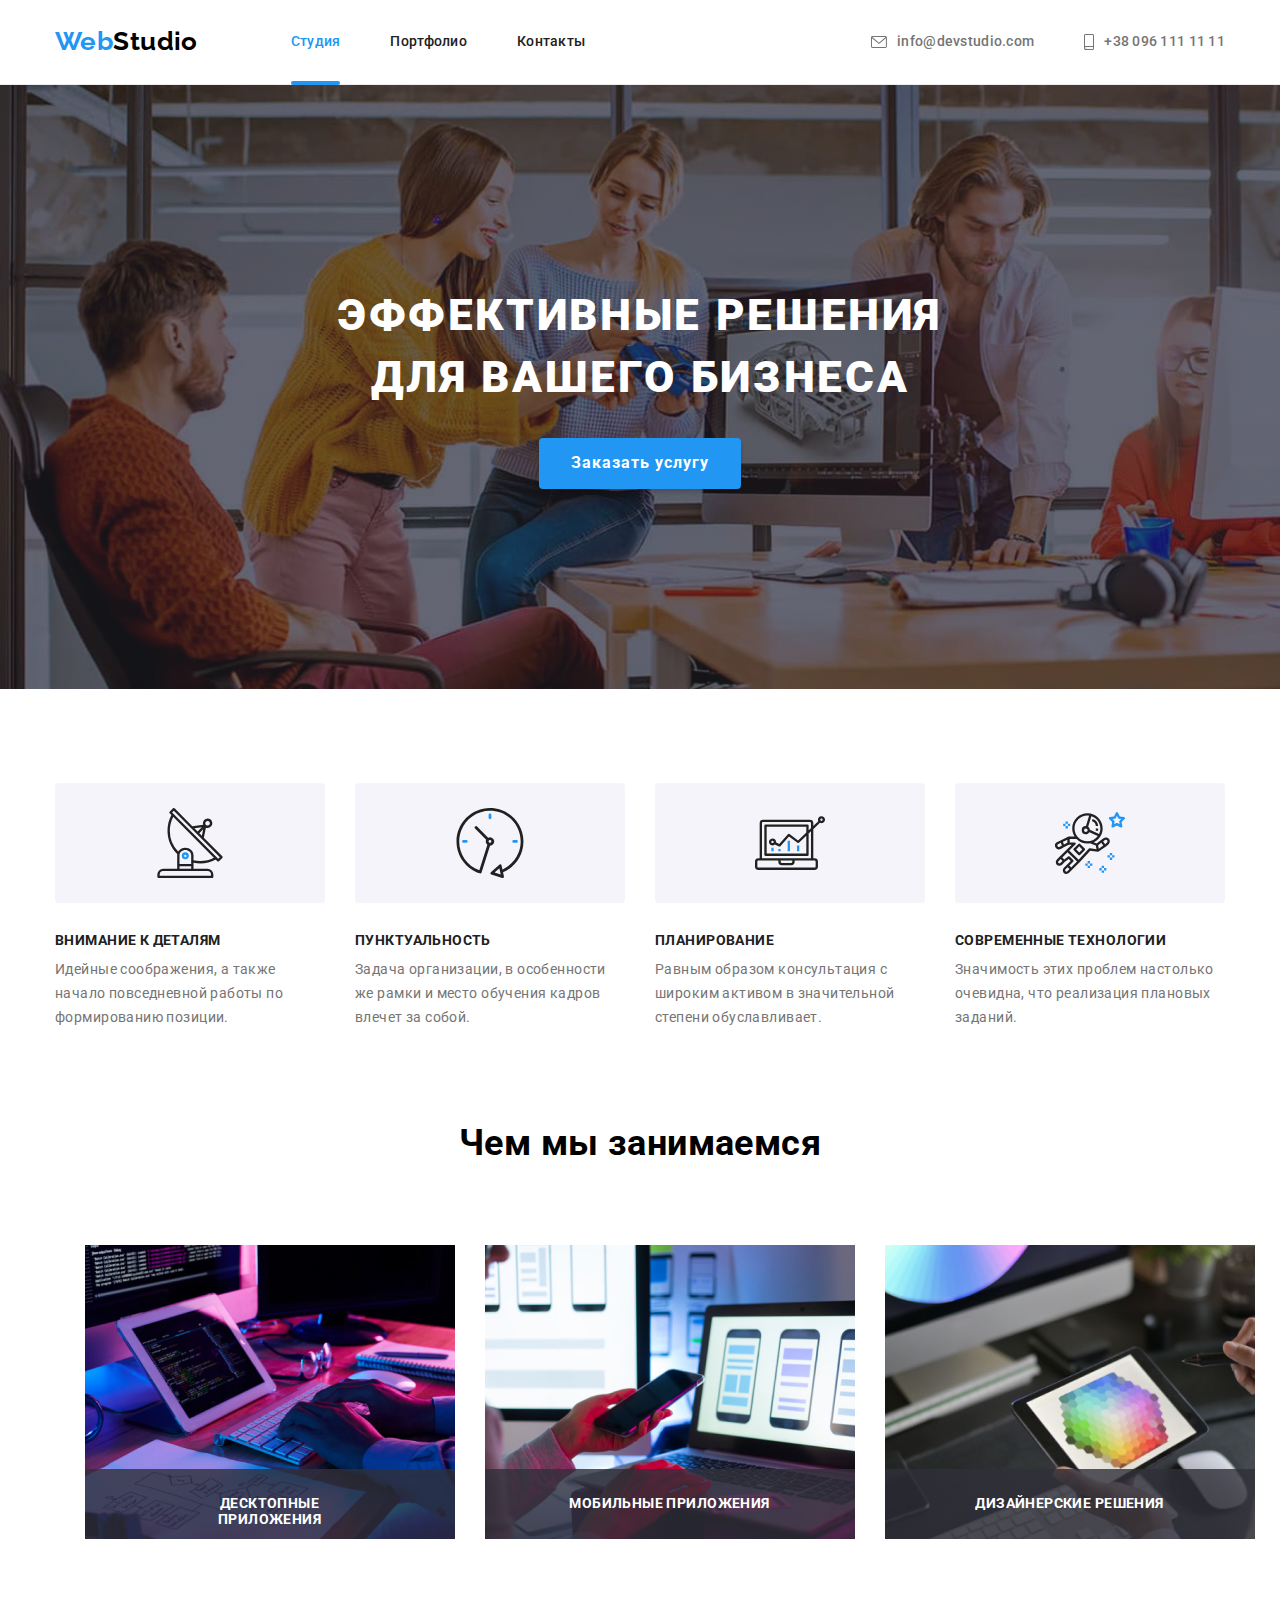
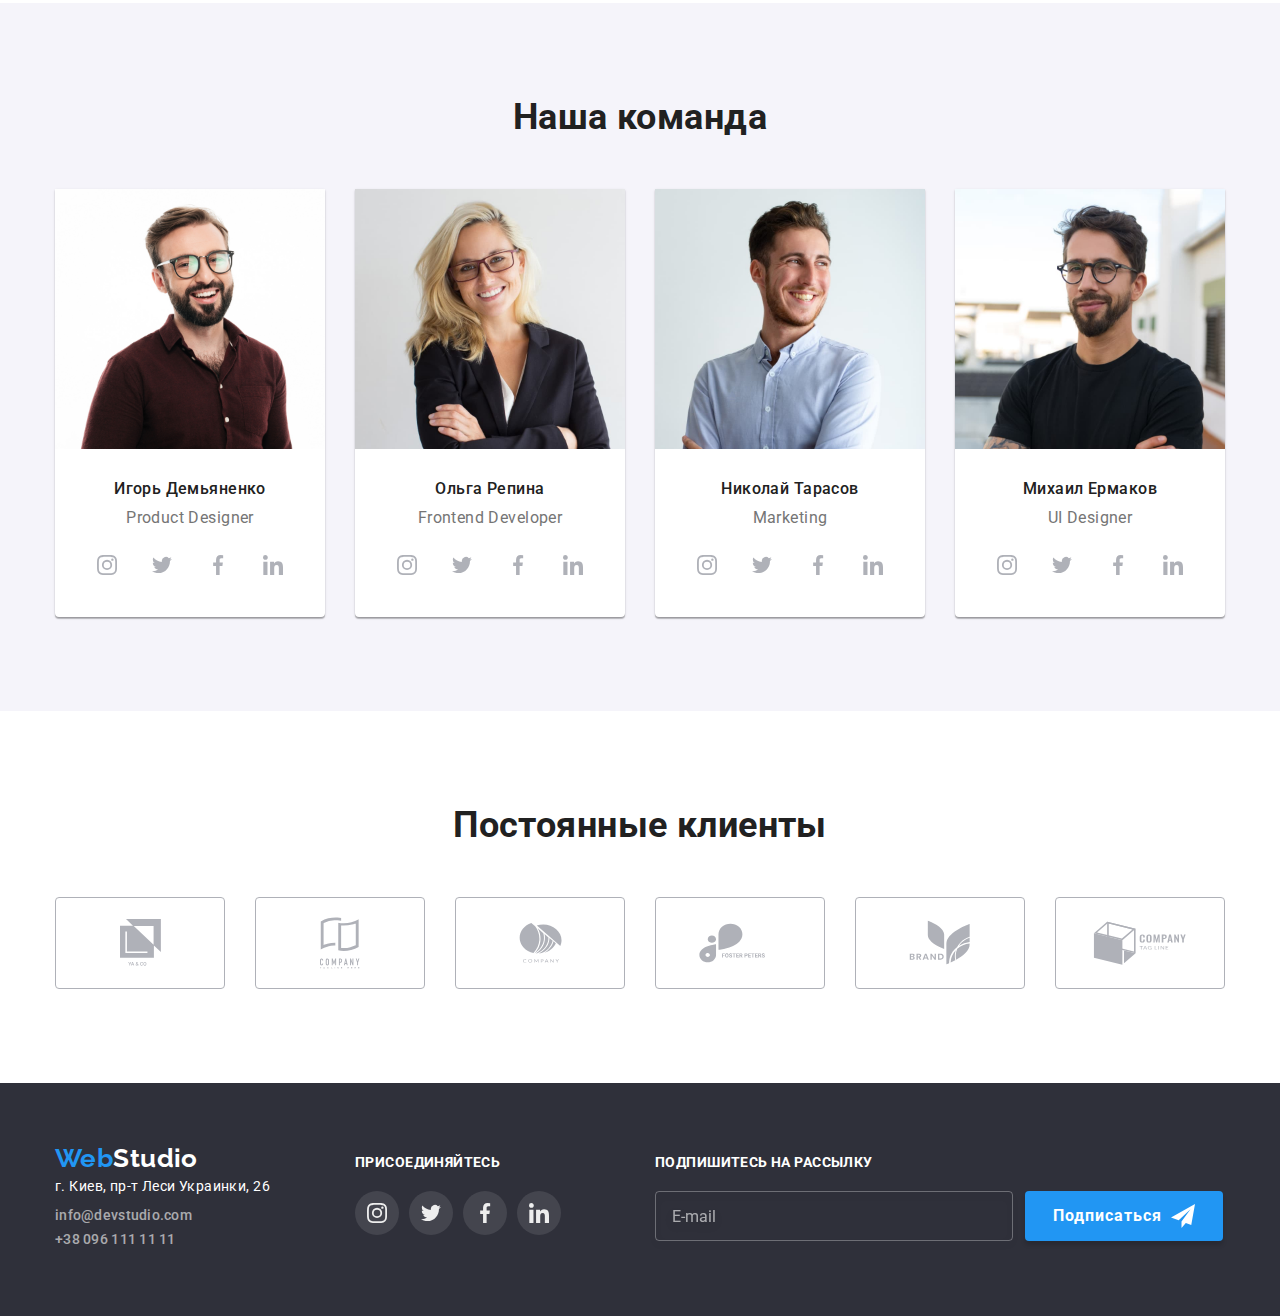
==== commit 6d7554a1: "last" ====
--- a/index.html
+++ b/index.html
@@ -99,37 +99,26 @@
                </div>
             </section>
         
-            <section class="work work_section">
+            <section class="section work-images">
                 <div class="container">
-                    <h2 class="work__title title">Чем мы занимаемся</h2>
-                    <ul class="work__list list">
-                        <li class="work__item">
-                            <div class="work__item-card">
-                                <img class="work__image" src="./images/img1.jpg" width="370" height="294" alt="Работа на компьютере">
-                                <div class="work__block">
-                                    <p class="work__text">Десктопные приложения</p>
-                                </div>
-                            </div>
-                        </li>
-                        <li class="work__item">
-                            <div class="work__item-card">
-                                <img class="work__image" src="./images/img2.jpg" width="370" height="294" alt="Работа с телефоном">
-                                <div class="work__block">
-                                    <p class="work__text">Мобильные приложения</p>
-                                </div>
-                            </div>
-                        </li>
-                        <li class="work__item">
-                            <div class="work__item-card">
-                                <img class="work__image" src="./images/img3.jpg" width="370" height="294" alt="Работа с планшетом">
-                                <div class="work__block">
-                                    <p class="work__text">Дизайнерские решения</p>
-                                </div>
-                            </div>
+                    <h2 class="work-title section-title">Чем мы занимаемся</h2>
+                    <ul class="work-list list">
+                        <li class="work-list-item">
+                                <img class="work-image" src="./img/img1.jpg" width="370" height="294" alt="фотография мужчины, набирающего код">
+                                    <p class="work-text">Десктопные приложения</p>
+                        </li>
+                        <li class="work-list-item">
+                                <img class="work-image" src="./img/img2.jpg" width="370" height="294" alt="фотография мужчины, набирающего код">
+                                    <p class="work-text">Мобильные приложения</p>
+                        </li>
+                        <li class="work-list-item">
+                                <img class="work-image" src="./img/img3.jpg" width="370" height="294" alt="фотография мужчины, набирающего код">
+                                    <p class="work-text">Дизайнерские решения</p>
                         </li>
                     </ul>
                 </div>
-            </section>      
+            </section>  
+                
             <section class="team section">
                 <div class="container">
                     <h2 class="team__title title">Наша команда</h2>
--- a/css/main.min.css
+++ b/css/main.min.css
@@ -1,2 +1,2 @@
-:root{--logo-color: #000000;--primary-text-color: #757575;--secondary-text-color: #212121;--main-bg-color: #ffffff;--secondary-bg-color: #f5f4fa;--footer-bg-color: #2f303a;--accent-color: #2196f3;--btn-primary-hover: #188ce8;--portfolio-border: #eeeeee;--header-border: #ececec;--bg-image-color: #c4c4c4;--social-link-item-color: #afb1b8}.visually-hidden{position:absolute !important;clip:rect(1px 1px 1px 1px);clip:rect(1px, 1px, 1px, 1px);padding:0 !important;border:0 !important;height:1px !important;width:1px !important;overflow:hidden}body{background-color:var(--main-bg-color);color:var(--primary-text-color);font-family:'Roboto', sans-serif;font-size:14px;line-height:1.7;letter-spacing:0.03em}h1,h2,h3,h4,h5,h6,p,ul,ol{padding:0;margin:0}img{display:block;width:100%}.link{text-decoration:none}.list{list-style:none}.container{margin-left:auto;margin-right:auto;width:1200px;padding-left:15px;padding-right:15px}.section{padding-top:94px;padding-bottom:94px}.social-links{display:flex;justify-content:space-between}.social-links__link{border-radius:50%;height:44px;width:44px;display:flex;justify-content:center;align-items:center;fill:var(--social-link-item-color);transition:background-color 250ms cubic-bezier(0.4, 0, 0.2, 1),fill 250ms cubic-bezier(0.4, 0, 0.2, 1)}.social-links__link:hover,.social-links__link:focus{background-color:var(--accent-color);fill:#ffffff}.button{border-radius:4px;display:inline-block;padding:10px 32px;font-weight:700;font-size:16px;line-height:1.9;text-align:center;letter-spacing:0.06em;cursor:pointer;color:var(--main-bg-color);text-decoration:none;border-style:none}.button_primary{box-shadow:0px 4px 4px rgba(0,0,0,0.15);color:var(--main-bg-color);background-color:var(--accent-color);transition:background-color 250ms cubic-bezier(0.4, 0, 0.2, 1),color 250ms cubic-bezier(0.4, 0, 0.2, 1)}.button_primary:hover,.button_primary:focus{color:var(--main-bg-color);background-color:var(--btn-primary-hover)}.button__secondary{padding:6px 22px;font-weight:500;font-size:16px;line-height:1.6;text-align:center;border:1px solid transparent;color:var(--secondary-text-color);background-color:var(--secondary-bg-color);transition:background-color 250ms cubic-bezier(0.4, 0, 0.2, 1),box-shadow 250ms cubic-bezier(0.4, 0, 0.2, 1),color 250ms cubic-bezier(0.4, 0, 0.2, 1)}.button__secondary:hover,.button__secondary:focus{box-shadow:0px 4px 4px rgba(0,0,0,0.15);color:var(--main-bg-color);background-color:var(--accent-color)}.backdrop{position:fixed;top:0;left:0;right:0;bottom:0;z-index:100;background-color:rgba(0,0,0,0.2);transition:opacity 250ms cubic-bezier(0.4, 0, 0.2, 1),visibility 250ms cubic-bezier(0.4, 0, 0.2, 1)}.backdrop.is-hidden{opacity:0;visibility:hidden;pointer-events:none}.modal{position:absolute;top:50%;left:50%;transform:translate(-50%, -50%);max-width:528px;max-height:581px;padding:40px;background-color:var(--main-bg-color);box-shadow:0px 1px 3px rgba(0,0,0,0.12),0px 1px 1px rgba(0,0,0,0.14),0px 2px 1px rgba(0,0,0,0.2);border-radius:4px}.close-button{position:absolute;top:8px;right:8px;width:30px;height:30px;background:var(--main-bg-color);border-radius:50%;border:1px solid rgba(0,0,0,0.1);background-color:transparent;padding:0;cursor:pointer;transition:border-color 250ms cubic-bezier(0.4, 0, 0.2, 1),fill 250ms cubic-bezier(0.4, 0, 0.2, 1)}.close-button:hover,.close-button:focus{border-color:var(--accent-color)}.close-button:hover>.close-btn,.close-button:focus>.close-btn{fill:var(--accent-color)}.modal-form{display:flex;flex-direction:column}.modal-form-head-title{margin-bottom:12px;font-weight:700;font-size:20px;line-height:1.15;text-align:center;letter-spacing:0.03em;color:var(--secondary-text-color)}.modal-form__field{margin-bottom:10px;font-size:12px;line-height:1.16;letter-spacing:0.01em;color:var(--primary-text-color)}.modal-form__input-wraper{position:relative;display:block;margin-top:4px}.modal-form__input{width:448px;height:40px;padding-left:42px;font-size:12px;line-height:1.16;letter-spacing:0.01em;color:var(--primary-text-color);border:1px solid rgba(33,33,33,0.2);border-radius:4px;transition:border-color 250ms cubic-bezier(0.4, 0, 0.2, 1),fill 250ms cubic-bezier(0.4, 0, 0.2, 1)}.modal-form__input:focus{border-color:var(--accent-color);outline:none}.modal-form__icon{position:absolute;display:block;top:50%;left:15px;transform:translateY(-50%)}.modal-form__input:focus+.modal-form__icon{fill:var(--accent-color)}.modal-form__comment{width:100%;height:120px;padding:12px 16px;border:1px solid rgba(33,33,33,0.2);border-radius:4px;resize:none;transition:border-color 250ms cubic-bezier(0.4, 0, 0.2, 1)}.modal-form__comment:focus{border-color:var(--accent-color);outline:none}.modal-form__comment::placeholder{font-size:14px;line-height:1.14;letter-spacing:0.01em;color:rgba(117,117,117,0.5)}.modal-form__policy{display:flex;align-items:center;margin-bottom:30px;line-height:1.71;letter-spacing:0.03em;color:var(--primary-text-color)}.modal-form__policy::before{content:'';display:block;width:16px;height:15px;border-radius:2px;background-color:transparent;border:2px solid var(--secondary-text-color);cursor:pointer;margin-right:7px}.modal-form__checkbox-icon:checked+.modal-form__policy::before{background-image:url(../images/icon-check.svg);background-repeat:no-repeat;background-position:center;background-color:var(--accent-color)}.modal-form__checkbox{position:relative}.modal-form__checkbox-icon{position:absolute;top:0;left:0}.modal-form__button{align-self:center;padding:10px 55px}.modal-form__policy-link{color:var(--accent-color)}.logo{font-family:'Raleway', sans-serif;font-weight:700;font-size:26px;line-height:1.2;color:var(--logo-color);text-decoration:none;margin-right:93px}.logo__accent{color:var(--accent-color)}.footer__logo{font-family:'Raleway', sans-serif;font-weight:700;font-size:26px;line-height:1.2;text-decoration:none;color:var(--main-bg-color);margin-bottom:20px}.header{border-bottom:1px solid var(--header-border)}.header-nav{align-items:center;display:flex}.header-link{position:relative;display:inline-block}.header-link:hover::after,.header-link:focus::after{display:block;content:'';position:absolute;left:0;bottom:-3px;width:100%;height:4px;border-radius:2px;background-color:var(--accent-color)}.site-nav{display:flex;align-items:center;margin-right:auto}.site-nav__list{display:flex}.site-nav__link{padding-top:32px;padding-bottom:32px;font-weight:500;line-height:1.1;letter-spacing:0.02em;text-decoration:none;color:var(--secondary-text-color);transition:color 250ms cubic-bezier(0.4, 0, 0.2, 1)}.site-nav__link:hover,.site-nav__link:focus{color:var(--accent-color);cursor:pointer}.site-nav__item:not(:last-child){margin-right:50px}.current{color:var(--accent-color);position:relative}.current::after{display:block;content:'';position:absolute;left:0;bottom:-3px;width:100%;height:4px;border-radius:2px;background-color:var(--accent-color)}.site-nav-contacts{display:flex;align-items:center}.envelope-icon,.smartphone-icon{margin-right:10px;fill:currentColor}.mail{margin-right:50px;display:flex;align-items:center;font-weight:500;line-height:1.1;letter-spacing:0.02em;text-decoration:none;color:var(--primary-text-color);transition:color 250ms cubic-bezier(0.4, 0, 0.2, 1)}.mail:hover,.mail:focus{color:var(--accent-color);cursor:pointer;fill:var(--accent-color)}.tel{display:flex;align-items:center;font-weight:500;line-height:1.1;letter-spacing:0.02em;text-decoration:none;color:var(--primary-text-color);transition:color 250ms cubic-bezier(0.4, 0, 0.2, 1)}.tel:hover,.tel:focus{color:var(--accent-color);cursor:pointer;fill:var(--accent-color)}.header__mail,.header__tel{padding-top:32px;padding-bottom:32px}.hero{background-image:linear-gradient(to right, rgba(47,48,58,0.4), rgba(47,48,58,0.4)),url(../images/background-image.jpg);background-size:cover;background-color:var(--bg-image-color);max-width:1600px;padding-top:200px;padding-bottom:200px;text-align:center}.hero-section{max-width:700px;margin:0 auto}.hero__title{font-weight:900;font-size:44px;line-height:1.4;text-align:center;letter-spacing:0.06em;text-transform:uppercase;color:var(--main-bg-color)}.hero__button{margin-top:30px}.title{font-weight:700;font-size:36px;line-height:1.16;text-align:center;color:var(--secondary-text-color)}.feature_section{padding-top:94px;padding-bottom:47px}.feature__list-title{font-weight:700;line-height:1.1;font-size:14px;text-transform:uppercase;color:var(--secondary-text-color)}.feature__list{display:flex;margin-right:-30px;margin-bottom:-30px}.feature__item{flex-basis:calc((100% - 120px) / 4);margin-right:30px;margin-bottom:30px}.feature__list-text{margin-top:10px}.feature__item-block{background-color:#f5f4fa;border-radius:4px;margin-bottom:30px;display:flex;justify-content:center;align-items:center;height:120px}.work__list{display:flex;margin-right:-30px;margin-bottom:-30px}.title{font-weight:700;font-size:36px;line-height:1.16;text-align:center;color:var(--secondary-text-color)}.work__item{flex-basis:calc((100% - 90px) / 3);margin-right:30px;margin-bottom:30px;margin-top:50px}.work_section{padding-top:47px;padding-bottom:94px}.work__item-card{position:relative}.work__block{position:absolute;bottom:0;right:0;width:370px;height:70px;background-color:rgba(47,48,58,0.8)}.work__text{padding-top:27px;padding-bottom:27px;font-weight:700;line-height:1.14;text-align:center;letter-spacing:0.03em;text-transform:uppercase;color:var(--main-bg-color)}.team{background-color:var(--secondary-bg-color)}.team__list{display:flex;margin-right:-30px;margin-bottom:-30px}.title{font-weight:700;font-size:36px;line-height:1.16;text-align:center;color:var(--secondary-text-color)}.team__title{margin-bottom:50px}.team__item{background-color:var(--main-bg-color);box-shadow:0px 1px 3px rgba(0,0,0,0.12),0px 1px 1px rgba(0,0,0,0.14),0px 2px 1px rgba(0,0,0,0.2);border-radius:0px 0px 4px 4px;flex-basis:calc((100% - 120px) / 4);text-align:center;margin-right:30px;margin-bottom:30px}.card{padding:30px}.card__title{font-weight:500;font-size:16px;line-height:1.2;text-align:center;color:var(--secondary-text-color);margin-bottom:10px}.card__text{font-size:16px;line-height:1.2;text-align:center;margin-bottom:16px}.clients__title{margin-bottom:50px}.title{font-weight:700;font-size:36px;line-height:1.16;text-align:center;color:var(--secondary-text-color)}.clients__list{display:flex;justify-content:space-between}.clients__item{display:flex}.clients__link{display:flex;justify-content:center;align-items:center;width:170px;height:92px;border:1px solid var(--social-link-item-color);border-radius:4px;fill:var(--social-link-item-color);transition:border 250ms cubic-bezier(0.4, 0, 0.2, 1),fill 250ms cubic-bezier(0.4, 0, 0.2, 1)}.clients__link:hover,.clients__link:focus{border:1px solid var(--accent-color);fill:var(--accent-color)}.footer{background-color:var(--footer-bg-color);padding-bottom:60px;padding-top:60px}.footer-contacts{display:flex;flex-basis:calc((100% - 30px) / 2)}.address{font-style:normal;color:var(--main-bg-color);display:flex;flex-direction:column}.address p{margin-bottom:9px}.address .mail{margin-bottom:9px;color:rgba(255,255,255,0.6);transition:background-color 250ms cubic-bezier(0.4, 0, 0.2, 1),color 250ms cubic-bezier(0.4, 0, 0.2, 1)}.address .tel{margin-bottom:9px;color:rgba(255,255,255,0.6);transition:background-color 250ms cubic-bezier(0.4, 0, 0.2, 1),color 250ms cubic-bezier(0.4, 0, 0.2, 1)}.address .tel:hover,.address .mail:hover,.address .tel:focus,.address .mail:focus{color:#2196f3;cursor:pointer}.footer-contacts-link{line-height:1.7;color:rgba(255,255,255,0.6);text-decoration:none;text-align:left;transition:background-color 250ms cubic-bezier(0.4, 0, 0.2, 1),color 250ms cubic-bezier(0.4, 0, 0.2, 1)}.footer-contacts-link:hover,.footer-contacts-link:focus{color:#2196f3;cursor:pointer}.social-links-footer{flex-basis:calc((100% - 30px) / 2);display:flex;flex-wrap:wrap}.social-links-footer-title{font-weight:700;font-size:14px;line-height:1.14;text-transform:uppercase;color:#ffffff;margin-bottom:20px}.footer-flex{display:flex;justify-content:space-between;align-items:baseline}.footer-address{flex-basis:calc((100% - 30px) / 2);display:flex;justify-content:space-between;align-items:baseline}.social-link-group-item:not(:last-child){margin-right:10px}.social-link-item-footer{background-color:rgba(255,255,255,0.1);fill:#eeeeee}.footer-contacts-button{position:relative;display:inline-block}.footer-button{padding-left:29px;padding-right:62px}.footer-contacts-form{flex-basis:calc((100% - 30px) / 2)}.footer-contacts-form-title{font-weight:700;font-size:14px;line-height:1.14;text-transform:uppercase;color:#ffffff;margin-bottom:20px}.footer-contacts-form-field{display:flex;align-items:center}.footer-contacts-form__button{display:inline-flex;align-items:center;padding:10px 28px}.footer-button__icon{margin-left:9px}.footer-contacts-form__input{width:358px;height:50px;padding-left:16px;padding-top:15px;padding-bottom:15px;margin-right:12px;border:1px solid rgba(255,255,255,0.3);filter:drop-shadow(0px 4px 4px rgba(0,0,0,0.15));border-radius:4px;background-color:transparent;color:rgba(255,255,255,0.6);font-size:16px;line-height:1.25}.footer-contacts-form__input::placeholder{color:rgba(255,255,255,0.6)}.filter__title{font-weight:700;font-size:36px;line-height:1.16;text-align:center;color:var(--secondary-text-color)}.filter__list{display:flex;justify-content:center;margin-bottom:56px}.filter__item:not(:last-child){margin-right:8px}.portfolio__title{font-weight:700;font-size:18px;line-height:2;letter-spacing:0.06em;margin-bottom:4px;color:var(--secondary-text-color)}.portfolio{display:flex;flex-wrap:wrap;margin-right:-30px;margin-bottom:-30px}.portfolio__item{background-color:var(--main-bg-color);flex-basis:calc((100% - 90px) / 3);margin-right:30px;margin-bottom:30px;transition:box-shadow 250ms cubic-bezier(0.4, 0, 0.2, 1)}.portfolio__item:hover,.portfolio__item:focus{box-shadow:0px 1px 1px rgba(0,0,0,0.12),0px 4px 4px rgba(0,0,0,0.06),1px 4px 6px rgba(0,0,0,0.16)}.portfolio__content{padding:20px 24px;border:1px solid var(--portfolio-border);border-top:none}.portfolio__text{font-size:16px;line-height:1.9}.portfolio__image{position:relative;overflow:hidden}.portfolio__image-text{position:absolute;top:0;left:0;padding:63px 24px;width:100%;height:100%;background-color:rgba(33,150,243,0.9);font-size:18px;line-height:1.55;letter-spacing:0.03em;color:var(--main-bg-color);transform:translateY(100%);transition:transform 250ms cubic-bezier(0.4, 0, 0.2, 1)}.portfolio__link:hover .portfolio__image-text,.portfolio__link:focus .portfolio__image-text{transform:translateY(0)}.portfolio__link{color:var(--primary-text-color)}
+:root{--logo-color: #000000;--primary-text-color: #757575;--secondary-text-color: #212121;--main-bg-color: #ffffff;--secondary-bg-color: #f5f4fa;--footer-bg-color: #2f303a;--accent-color: #2196f3;--btn-primary-hover: #188ce8;--portfolio-border: #eeeeee;--header-border: #ececec;--bg-image-color: #c4c4c4;--social-link-item-color: #afb1b8}.visually-hidden{position:absolute !important;clip:rect(1px 1px 1px 1px);clip:rect(1px, 1px, 1px, 1px);padding:0 !important;border:0 !important;height:1px !important;width:1px !important;overflow:hidden}body{background-color:var(--main-bg-color);color:var(--primary-text-color);font-family:'Roboto', sans-serif;font-size:14px;line-height:1.7;letter-spacing:0.03em}h1,h2,h3,h4,h5,h6,p,ul,ol{padding:0;margin:0}img{display:block;width:100%}.link{text-decoration:none}.list{list-style:none}.container{margin-left:auto;margin-right:auto;width:1200px;padding-left:15px;padding-right:15px}.section{padding-top:94px;padding-bottom:94px}.social-links{display:flex;justify-content:space-between}.social-links__link{border-radius:50%;height:44px;width:44px;display:flex;justify-content:center;align-items:center;fill:var(--social-link-item-color);transition:background-color 250ms cubic-bezier(0.4, 0, 0.2, 1),fill 250ms cubic-bezier(0.4, 0, 0.2, 1)}.social-links__link:hover,.social-links__link:focus{background-color:var(--accent-color);fill:#ffffff}.button{border-radius:4px;display:inline-block;padding:10px 32px;font-weight:700;font-size:16px;line-height:1.9;text-align:center;letter-spacing:0.06em;cursor:pointer;color:var(--main-bg-color);text-decoration:none;border-style:none}.button_primary{box-shadow:0px 4px 4px rgba(0,0,0,0.15);color:var(--main-bg-color);background-color:var(--accent-color);transition:background-color 250ms cubic-bezier(0.4, 0, 0.2, 1),color 250ms cubic-bezier(0.4, 0, 0.2, 1)}.button_primary:hover,.button_primary:focus{color:var(--main-bg-color);background-color:var(--btn-primary-hover)}.button__secondary{padding:6px 22px;font-weight:500;font-size:16px;line-height:1.6;text-align:center;border:1px solid transparent;color:var(--secondary-text-color);background-color:var(--secondary-bg-color);transition:background-color 250ms cubic-bezier(0.4, 0, 0.2, 1),box-shadow 250ms cubic-bezier(0.4, 0, 0.2, 1),color 250ms cubic-bezier(0.4, 0, 0.2, 1)}.button__secondary:hover,.button__secondary:focus{box-shadow:0px 4px 4px rgba(0,0,0,0.15);color:var(--main-bg-color);background-color:var(--accent-color)}.backdrop{position:fixed;top:0;left:0;right:0;bottom:0;z-index:100;background-color:rgba(0,0,0,0.2);transition:opacity 250ms cubic-bezier(0.4, 0, 0.2, 1),visibility 250ms cubic-bezier(0.4, 0, 0.2, 1)}.backdrop.is-hidden{opacity:0;visibility:hidden;pointer-events:none}.modal{position:absolute;top:50%;left:50%;transform:translate(-50%, -50%);max-width:528px;max-height:581px;padding:40px;background-color:var(--main-bg-color);box-shadow:0px 1px 3px rgba(0,0,0,0.12),0px 1px 1px rgba(0,0,0,0.14),0px 2px 1px rgba(0,0,0,0.2);border-radius:4px}.close-button{position:absolute;top:8px;right:8px;width:30px;height:30px;background:var(--main-bg-color);border-radius:50%;border:1px solid rgba(0,0,0,0.1);background-color:transparent;padding:0;cursor:pointer;transition:border-color 250ms cubic-bezier(0.4, 0, 0.2, 1),fill 250ms cubic-bezier(0.4, 0, 0.2, 1)}.close-button:hover,.close-button:focus{border-color:var(--accent-color)}.close-button:hover>.close-btn,.close-button:focus>.close-btn{fill:var(--accent-color)}.modal-form{display:flex;flex-direction:column}.modal-form-head-title{margin-bottom:12px;font-weight:700;font-size:20px;line-height:1.15;text-align:center;letter-spacing:0.03em;color:var(--secondary-text-color)}.modal-form__field{margin-bottom:10px;font-size:12px;line-height:1.16;letter-spacing:0.01em;color:var(--primary-text-color)}.modal-form__input-wraper{position:relative;display:block;margin-top:4px}.modal-form__input{width:448px;height:40px;padding-left:42px;font-size:12px;line-height:1.16;letter-spacing:0.01em;color:var(--primary-text-color);border:1px solid rgba(33,33,33,0.2);border-radius:4px;transition:border-color 250ms cubic-bezier(0.4, 0, 0.2, 1),fill 250ms cubic-bezier(0.4, 0, 0.2, 1)}.modal-form__input:focus{border-color:var(--accent-color);outline:none}.modal-form__icon{position:absolute;display:block;top:50%;left:15px;transform:translateY(-50%)}.modal-form__input:focus+.modal-form__icon{fill:var(--accent-color)}.modal-form__comment{width:100%;height:120px;padding:12px 16px;border:1px solid rgba(33,33,33,0.2);border-radius:4px;resize:none;transition:border-color 250ms cubic-bezier(0.4, 0, 0.2, 1)}.modal-form__comment:focus{border-color:var(--accent-color);outline:none}.modal-form__comment::placeholder{font-size:14px;line-height:1.14;letter-spacing:0.01em;color:rgba(117,117,117,0.5)}.modal-form__policy{display:flex;align-items:center;margin-bottom:30px;line-height:1.71;letter-spacing:0.03em;color:var(--primary-text-color)}.modal-form__policy::before{content:'';display:block;width:16px;height:15px;border-radius:2px;background-color:transparent;border:2px solid var(--secondary-text-color);cursor:pointer;margin-right:7px}.modal-form__checkbox-icon:checked+.modal-form__policy::before{background-image:url(../images/icon-check.svg);background-repeat:no-repeat;background-position:center;background-color:var(--accent-color)}.modal-form__checkbox{position:relative}.modal-form__checkbox-icon{position:absolute;top:0;left:0}.modal-form__button{align-self:center;padding:10px 55px}.modal-form__policy-link{color:var(--accent-color)}.logo{font-family:'Raleway', sans-serif;font-weight:700;font-size:26px;line-height:1.2;color:var(--logo-color);text-decoration:none;margin-right:93px}.logo__accent{color:var(--accent-color)}.footer__logo{font-family:'Raleway', sans-serif;font-weight:700;font-size:26px;line-height:1.2;text-decoration:none;color:var(--main-bg-color);margin-bottom:20px}.header{border-bottom:1px solid var(--header-border)}.header-nav{align-items:center;display:flex}.header-link{position:relative;display:inline-block}.header-link:hover::after,.header-link:focus::after{display:block;content:'';position:absolute;left:0;bottom:-3px;width:100%;height:4px;border-radius:2px;background-color:var(--accent-color)}.site-nav{display:flex;align-items:center;margin-right:auto}.site-nav__list{display:flex}.site-nav__link{padding-top:32px;padding-bottom:32px;font-weight:500;line-height:1.1;letter-spacing:0.02em;text-decoration:none;color:var(--secondary-text-color);transition:color 250ms cubic-bezier(0.4, 0, 0.2, 1)}.site-nav__link:hover,.site-nav__link:focus{color:var(--accent-color);cursor:pointer}.site-nav__item:not(:last-child){margin-right:50px}.current{color:var(--accent-color);position:relative}.current::after{display:block;content:'';position:absolute;left:0;bottom:-3px;width:100%;height:4px;border-radius:2px;background-color:var(--accent-color)}.site-nav-contacts{display:flex;align-items:center}.envelope-icon,.smartphone-icon{margin-right:10px;fill:currentColor}.mail{margin-right:50px;display:flex;align-items:center;font-weight:500;line-height:1.1;letter-spacing:0.02em;text-decoration:none;color:var(--primary-text-color);transition:color 250ms cubic-bezier(0.4, 0, 0.2, 1)}.mail:hover,.mail:focus{color:var(--accent-color);cursor:pointer;fill:var(--accent-color)}.tel{display:flex;align-items:center;font-weight:500;line-height:1.1;letter-spacing:0.02em;text-decoration:none;color:var(--primary-text-color);transition:color 250ms cubic-bezier(0.4, 0, 0.2, 1)}.tel:hover,.tel:focus{color:var(--accent-color);cursor:pointer;fill:var(--accent-color)}.header__mail,.header__tel{padding-top:32px;padding-bottom:32px}.hero{background-image:linear-gradient(to right, rgba(47,48,58,0.4), rgba(47,48,58,0.4)),url(../images/background-image.jpg);background-size:cover;background-color:var(--bg-image-color);max-width:1600px;padding-top:200px;padding-bottom:200px;text-align:center}.hero-section{max-width:700px;margin:0 auto}.hero__title{font-weight:900;font-size:44px;line-height:1.4;text-align:center;letter-spacing:0.06em;text-transform:uppercase;color:var(--main-bg-color)}.hero__button{margin-top:30px}.title{font-weight:700;font-size:36px;line-height:1.16;text-align:center;color:var(--secondary-text-color)}.feature_section{padding-top:94px;padding-bottom:47px}.feature__list-title{font-weight:700;line-height:1.1;font-size:14px;text-transform:uppercase;color:var(--secondary-text-color)}.feature__list{display:flex;margin-right:-30px;margin-bottom:-30px}.feature__item{flex-basis:calc((100% - 120px) / 4);margin-right:30px;margin-bottom:30px}.feature__list-text{margin-top:10px}.feature__item-block{background-color:#f5f4fa;border-radius:4px;margin-bottom:30px;display:flex;justify-content:center;align-items:center;height:120px}.work-title{font-weight:700;font-size:36px;line-height:1.16;text-align:center;color:black;margin-bottom:50px}.work-list{display:flex;margin-right:-30px;margin-bottom:-30px}.work-list-item{flex-basis:calc((100% - 90px) / 3);margin-left:30px;margin-top:30px}.work-images{padding-top:47px;padding-bottom:94px}.work-list-item{position:relative}.work-text{position:absolute;left:0;width:100%;height:70px;bottom:0;background:rgba(47,48,58,0.8);font-family:Roboto;font-weight:700;font-size:14px;line-height:1.14;text-align:center;letter-spacing:0.03em;text-transform:uppercase;color:#ffffff;padding:27px 83px 27px 82px}.team{background-color:var(--secondary-bg-color)}.team__list{display:flex;margin-right:-30px;margin-bottom:-30px}.title{font-weight:700;font-size:36px;line-height:1.16;text-align:center;color:var(--secondary-text-color)}.team__title{margin-bottom:50px}.team__item{background-color:var(--main-bg-color);box-shadow:0px 1px 3px rgba(0,0,0,0.12),0px 1px 1px rgba(0,0,0,0.14),0px 2px 1px rgba(0,0,0,0.2);border-radius:0px 0px 4px 4px;flex-basis:calc((100% - 120px) / 4);text-align:center;margin-right:30px;margin-bottom:30px}.card{padding:30px}.card__title{font-weight:500;font-size:16px;line-height:1.2;text-align:center;color:var(--secondary-text-color);margin-bottom:10px}.card__text{font-size:16px;line-height:1.2;text-align:center;margin-bottom:16px}.clients__title{margin-bottom:50px}.title{font-weight:700;font-size:36px;line-height:1.16;text-align:center;color:var(--secondary-text-color)}.clients__list{display:flex;justify-content:space-between}.clients__item{display:flex}.clients__link{display:flex;justify-content:center;align-items:center;width:170px;height:92px;border:1px solid var(--social-link-item-color);border-radius:4px;fill:var(--social-link-item-color);transition:border 250ms cubic-bezier(0.4, 0, 0.2, 1),fill 250ms cubic-bezier(0.4, 0, 0.2, 1)}.clients__link:hover,.clients__link:focus{border:1px solid var(--accent-color);fill:var(--accent-color)}.footer{background-color:var(--footer-bg-color);padding-bottom:60px;padding-top:60px}.footer-contacts{display:flex;flex-basis:calc((100% - 30px) / 2)}.address{font-style:normal;color:var(--main-bg-color);display:flex;flex-direction:column}.address p{margin-bottom:9px}.address .mail{margin-bottom:9px;color:rgba(255,255,255,0.6);transition:background-color 250ms cubic-bezier(0.4, 0, 0.2, 1),color 250ms cubic-bezier(0.4, 0, 0.2, 1)}.address .tel{margin-bottom:9px;color:rgba(255,255,255,0.6);transition:background-color 250ms cubic-bezier(0.4, 0, 0.2, 1),color 250ms cubic-bezier(0.4, 0, 0.2, 1)}.address .tel:hover,.address .mail:hover,.address .tel:focus,.address .mail:focus{color:#2196f3;cursor:pointer}.footer-contacts-link{line-height:1.7;color:rgba(255,255,255,0.6);text-decoration:none;text-align:left;transition:background-color 250ms cubic-bezier(0.4, 0, 0.2, 1),color 250ms cubic-bezier(0.4, 0, 0.2, 1)}.footer-contacts-link:hover,.footer-contacts-link:focus{color:#2196f3;cursor:pointer}.social-links-footer{flex-basis:calc((100% - 30px) / 2);display:flex;flex-wrap:wrap}.social-links-footer-title{font-weight:700;font-size:14px;line-height:1.14;text-transform:uppercase;color:#ffffff;margin-bottom:20px}.footer-flex{display:flex;justify-content:space-between;align-items:baseline}.footer-address{flex-basis:calc((100% - 30px) / 2);display:flex;justify-content:space-between;align-items:baseline}.social-link-group-item:not(:last-child){margin-right:10px}.social-link-item-footer{background-color:rgba(255,255,255,0.1);fill:#eeeeee}.footer-contacts-button{position:relative;display:inline-block}.footer-button{padding-left:29px;padding-right:62px}.footer-contacts-form{flex-basis:calc((100% - 30px) / 2)}.footer-contacts-form-title{font-weight:700;font-size:14px;line-height:1.14;text-transform:uppercase;color:#ffffff;margin-bottom:20px}.footer-contacts-form-field{display:flex;align-items:center}.footer-contacts-form__button{display:inline-flex;align-items:center;padding:10px 28px}.footer-button__icon{margin-left:9px}.footer-contacts-form__input{width:358px;height:50px;padding-left:16px;padding-top:15px;padding-bottom:15px;margin-right:12px;border:1px solid rgba(255,255,255,0.3);filter:drop-shadow(0px 4px 4px rgba(0,0,0,0.15));border-radius:4px;background-color:transparent;color:rgba(255,255,255,0.6);font-size:16px;line-height:1.25}.footer-contacts-form__input::placeholder{color:rgba(255,255,255,0.6)}.filter__title{font-weight:700;font-size:36px;line-height:1.16;text-align:center;color:var(--secondary-text-color)}.filter__list{display:flex;justify-content:center;margin-bottom:56px}.filter__item:not(:last-child){margin-right:8px}.portfolio__title{font-weight:700;font-size:18px;line-height:2;letter-spacing:0.06em;margin-bottom:4px;color:var(--secondary-text-color)}.portfolio{display:flex;flex-wrap:wrap;margin-right:-30px;margin-bottom:-30px}.portfolio__item{background-color:var(--main-bg-color);flex-basis:calc((100% - 90px) / 3);margin-right:30px;margin-bottom:30px;transition:box-shadow 250ms cubic-bezier(0.4, 0, 0.2, 1)}.portfolio__item:hover,.portfolio__item:focus{box-shadow:0px 1px 1px rgba(0,0,0,0.12),0px 4px 4px rgba(0,0,0,0.06),1px 4px 6px rgba(0,0,0,0.16)}.portfolio__content{padding:20px 24px;border:1px solid var(--portfolio-border);border-top:none}.portfolio__text{font-size:16px;line-height:1.9}.portfolio__image{position:relative;overflow:hidden}.portfolio__image-text{position:absolute;top:0;left:0;padding:63px 24px;width:100%;height:100%;background-color:rgba(33,150,243,0.9);font-size:18px;line-height:1.55;letter-spacing:0.03em;color:var(--main-bg-color);transform:translateY(100%);transition:transform 250ms cubic-bezier(0.4, 0, 0.2, 1)}.portfolio__link:hover .portfolio__image-text,.portfolio__link:focus .portfolio__image-text{transform:translateY(0)}.portfolio__link{color:var(--primary-text-color)}
 /*# sourceMappingURL=main.min.css.map */